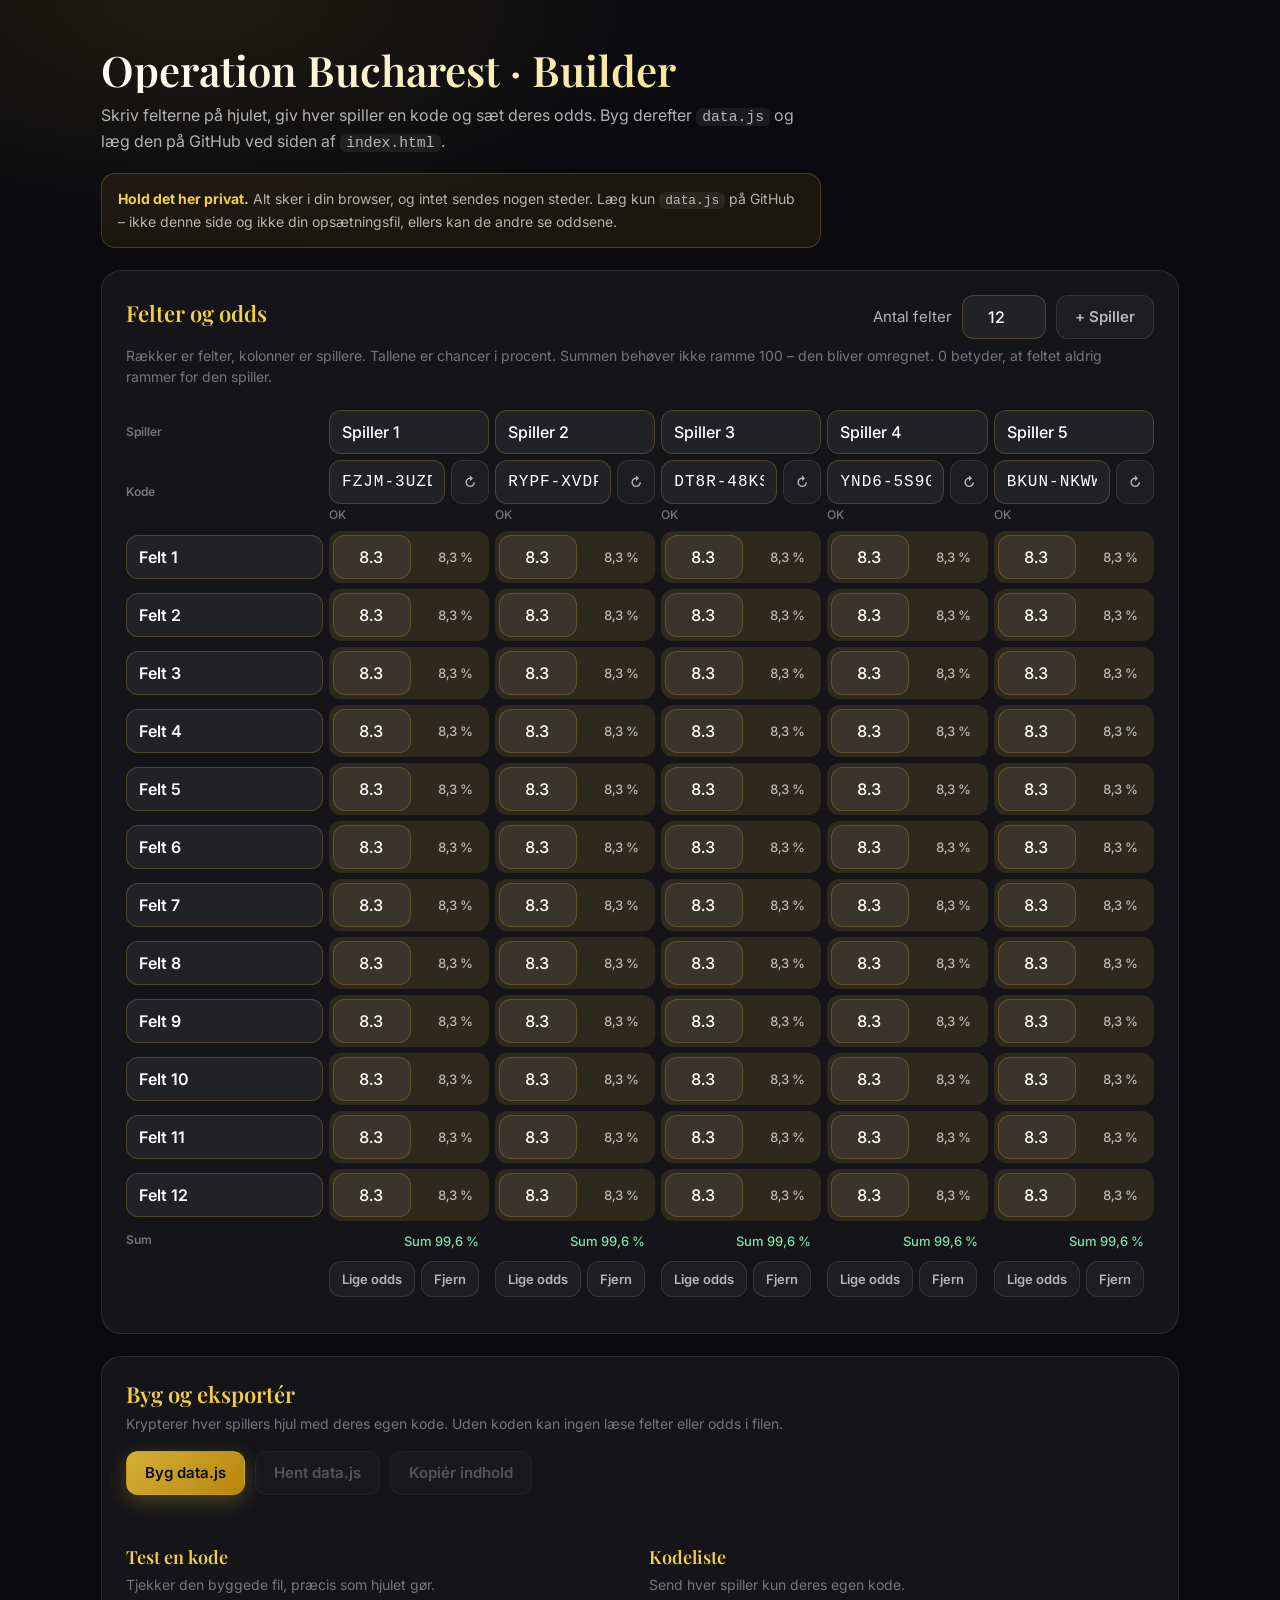
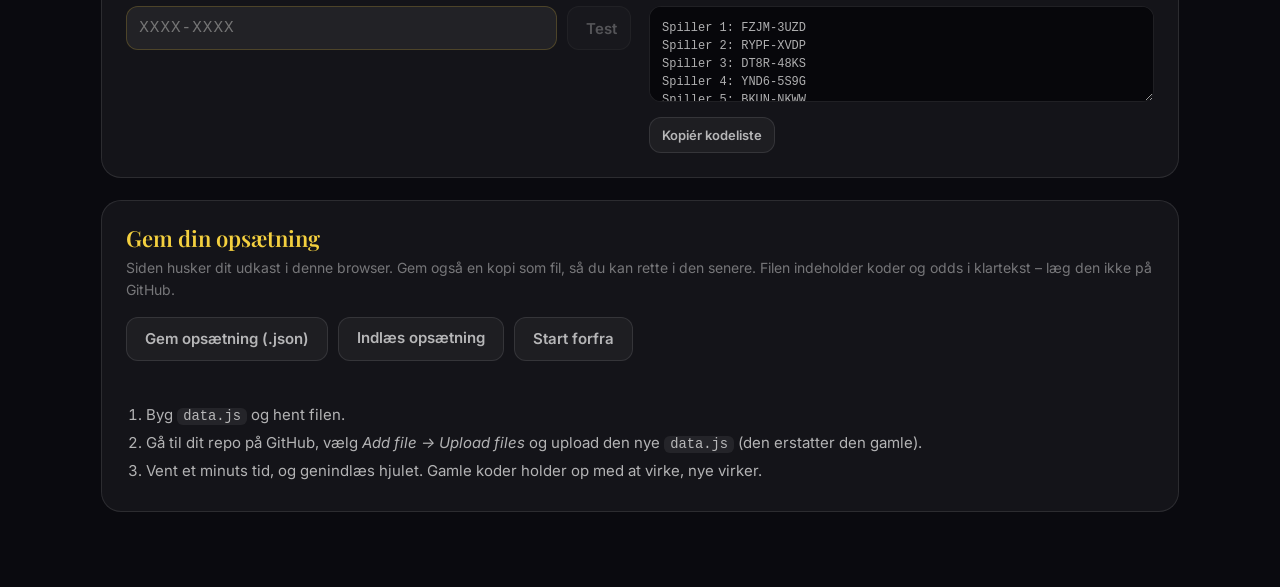
==== builder.html @ 16fd1853 "Add files via upload" ====
<!DOCTYPE html>
<html lang="da">
<head>
  <meta charset="utf-8">
  <meta name="viewport" content="width=device-width, initial-scale=1">
  <meta name="robots" content="noindex, nofollow">
  <title>Operation Bucharest – Builder</title>
  <link rel="preconnect" href="https://fonts.googleapis.com">
  <link rel="preconnect" href="https://fonts.gstatic.com" crossorigin>
  <link href="https://fonts.googleapis.com/css2?family=Playfair+Display:wght@600;700&family=Inter:wght@400;500;600&display=swap" rel="stylesheet">
  <style>
    /* VOICE: the back office of Operation Bucharest; same dark and gold as the wheel, calmer
       IDEA: a croupier's odds sheet
       PICTURE: the odds matrix, slices as rows and players as columns, cells tinted by chance
       COLOUR and TYPE: near-black, gold tint for odds; Playfair Display + Inter
       LAYOUT: one column: slices and odds, then export */
    :root {
      --gold: #d4af37; --gold-light: #f4d03f; --gold-dark: #b8860b; --bg: #0a0a0f; --text: #fff;
      --text-sub: rgba(255,255,255,.68); --text-muted: rgba(255,255,255,.42);
      --border: rgba(212,175,55,.25); --glass: rgba(255,255,255,.045); --glass-border: rgba(255,255,255,.1);
      --err: #ff6b72; --ok: #7ee2a8; color-scheme: dark;
    }
    * { box-sizing: border-box; min-width: 0; }
    body { margin: 0; background: var(--bg); color: var(--text); font: 16px/1.55 'Inter', system-ui, sans-serif; -webkit-font-smoothing: antialiased; overflow-x: clip; }
    body::before { content: ''; position: fixed; inset: 0; pointer-events: none; z-index: -1; background: radial-gradient(ellipse 60% 40% at 15% 0%, rgba(212,175,55,.1), transparent 70%); }
    .wrap { max-width: 1180px; margin: 0 auto; padding: clamp(24px, 4vw, 48px) max(4vw, 16px) 80px; }
    h1 { font: 600 clamp(30px, 5vw, 42px)/1.08 'Playfair Display', serif; margin: 0 0 10px; background: linear-gradient(135deg, #fff, var(--gold-light)); -webkit-background-clip: text; background-clip: text; -webkit-text-fill-color: transparent; text-wrap: balance; }
    h2 { font: 600 22px/1.2 'Playfair Display', serif; margin: 0 0 6px; color: var(--gold-light); }
    p { margin: 0; }
    .lead { color: var(--text-sub); max-width: 70ch; }
    .note { margin-top: 18px; padding: 14px 16px; border-radius: 14px; background: rgba(212,175,55,.08); border: 1px solid var(--border); color: var(--text-sub); font-size: 14px; max-width: 80ch; }
    .note strong { color: var(--gold-light); }
    .card { background: var(--glass); border: 1px solid var(--glass-border); border-radius: 20px; padding: clamp(16px, 2.5vw, 24px); margin-top: 22px; }
    .sub { color: var(--text-muted); font-size: 14px; margin-bottom: 16px; }
    .row { display: flex; gap: 10px; flex-wrap: wrap; align-items: center; }
    .inp { background: rgba(255,255,255,.06); border: 1.5px solid var(--border); border-radius: 12px; color: var(--text); padding: 9px 12px; font: 500 16px 'Inter', sans-serif; min-height: 44px; width: 100%; }
    .inp:focus { outline: none; border-color: var(--gold); box-shadow: 0 0 0 3px rgba(212,175,55,.16); }
    .inp.bad { border-color: var(--err); }
    .inp.code { font-family: ui-monospace, SFMono-Regular, Menlo, monospace; letter-spacing: 1px; text-transform: uppercase; }
    .btn { font: 600 15px 'Inter', sans-serif; min-height: 44px; padding: 10px 18px; border-radius: 12px; cursor: pointer; border: 1.5px solid var(--glass-border); background: var(--glass); color: var(--text-sub); transition: all .15s; white-space: nowrap; }
    .btn:hover { border-color: var(--gold); color: var(--text); }
    .btn:active { transform: scale(.97); }
    .btn:disabled { opacity: .4; cursor: default; transform: none; }
    .btn:focus-visible { outline: 2px solid var(--gold-light); outline-offset: 2px; }
    .btn.gold { background: linear-gradient(135deg, var(--gold), var(--gold-dark)); color: var(--bg); border-color: transparent; box-shadow: 0 6px 20px rgba(212,175,55,.3); }
    .btn.small { min-height: 36px; padding: 6px 12px; font-size: 13px; }
    .btn.danger:hover { border-color: var(--err); color: var(--err); }
    .count { display: flex; align-items: center; gap: 10px; color: var(--text-sub); font-size: 15px; }
    .count .inp { width: 84px; text-align: center; }

    .scroll { overflow-x: auto; margin: 0 -6px; padding-bottom: 6px; }
    table.matrix { border-collapse: separate; border-spacing: 6px; }
    .matrix th, .matrix td { padding: 0; vertical-align: middle; font-weight: 500; }
    .matrix thead th { min-width: 150px; }
    .matrix .corner, .matrix .rowhead { min-width: 190px; text-align: left; color: var(--text-muted); font-size: 12px; font-weight: 600; }
    .matrix .rowhead .inp { font-weight: 600; }
    .codebox { display: flex; gap: 6px; }
    .codebox .inp { flex: 1; }
    .codewarn { font-size: 12px; min-height: 18px; color: var(--err); margin-top: 2px; text-align: left; }
    .codewarn.ok { color: var(--text-muted); }
    .cell { border-radius: 12px; padding: 4px 6px 4px 4px !important; transition: background .2s; }
    .cell .wrapc { display: flex; align-items: center; gap: 8px; }
    .cell .inp { width: 78px; text-align: right; font-variant-numeric: tabular-nums; }
    .pct { font-size: 13px; color: var(--text-sub); width: 54px; text-align: right; font-variant-numeric: tabular-nums; white-space: nowrap; }
    .sum { font-size: 13px; text-align: right; padding: 4px 10px !important; white-space: nowrap; }
    .sum.ok { color: var(--ok); }
    .sum.warn { color: var(--gold-light); }
    .sum.bad { color: var(--err); }
    .acts { display: flex; gap: 6px; flex-wrap: wrap; }

    .out { width: 100%; min-height: 110px; resize: vertical; background: #07070b; color: var(--text-sub); border: 1px solid var(--glass-border); border-radius: 12px; padding: 12px; font: 12px/1.5 ui-monospace, SFMono-Regular, Menlo, monospace; overflow-wrap: anywhere; }
    .status { margin-top: 12px; font-size: 14px; min-height: 22px; }
    .status.ok { color: var(--ok); }
    .status.bad { color: var(--err); }
    .grid2 { display: grid; grid-template-columns: repeat(auto-fit, minmax(min(100%, 360px), 1fr)); gap: 18px; }
    ol.steps { margin: 8px 0 0; padding-left: 20px; color: var(--text-sub); font-size: 15px; }
    ol.steps li { margin: 4px 0; }
    code { background: rgba(255,255,255,.07); padding: 1px 6px; border-radius: 6px; font-size: .92em; }
    .hidden { display: none; }
  </style>
</head>
<body>
<div class="wrap">
  <h1>Operation Bucharest · Builder</h1>
  <p class="lead">Skriv felterne på hjulet, giv hver spiller en kode og sæt deres odds. Byg derefter <code>data.js</code> og læg den på GitHub ved siden af <code>index.html</code>.</p>
  <p class="note"><strong>Hold det her privat.</strong> Alt sker i din browser, og intet sendes nogen steder. Læg kun <code>data.js</code> på GitHub – ikke denne side og ikke din opsætningsfil, ellers kan de andre se oddsene.</p>

  <section class="card">
    <div class="row" style="justify-content:space-between;margin-bottom:6px">
      <h2>Felter og odds</h2>
      <div class="row">
        <label class="count">Antal felter <input class="inp" id="nSlices" type="number" min="2" max="24" step="1"></label>
        <button class="btn" id="addPlayer">+ Spiller</button>
      </div>
    </div>
    <p class="sub">Rækker er felter, kolonner er spillere. Tallene er chancer i procent. Summen behøver ikke ramme 100 – den bliver omregnet. 0 betyder, at feltet aldrig rammer for den spiller.</p>
    <div class="scroll"><table class="matrix" id="matrix"></table></div>
  </section>

  <section class="card">
    <h2>Byg og eksportér</h2>
    <p class="sub">Krypterer hver spillers hjul med deres egen kode. Uden koden kan ingen læse felter eller odds i filen.</p>
    <div class="row">
      <button class="btn gold" id="buildBtn">Byg data.js</button>
      <button class="btn" id="dlData" disabled>Hent data.js</button>
      <button class="btn" id="copyData" disabled>Kopiér indhold</button>
    </div>
    <p class="status" id="buildStatus" role="status"></p>
    <textarea class="out hidden" id="dataOut" readonly aria-label="Indhold af data.js"></textarea>

    <div class="grid2" style="margin-top:18px">
      <div>
        <h2 style="font-size:18px">Test en kode</h2>
        <p class="sub" style="margin-bottom:10px">Tjekker den byggede fil, præcis som hjulet gør.</p>
        <div class="row" style="flex-wrap:nowrap">
          <input class="inp code" id="testCode" placeholder="XXXX-XXXX" aria-label="Kode til test">
          <button class="btn" id="testBtn" disabled>Test</button>
        </div>
        <p class="status" id="testStatus" role="status"></p>
      </div>
      <div>
        <h2 style="font-size:18px">Kodeliste</h2>
        <p class="sub" style="margin-bottom:10px">Send hver spiller kun deres egen kode.</p>
        <textarea class="out" id="codeList" readonly style="min-height:96px" aria-label="Kodeliste"></textarea>
        <div class="row" style="margin-top:8px"><button class="btn small" id="copyCodes">Kopiér kodeliste</button></div>
      </div>
    </div>
  </section>

  <section class="card">
    <h2>Gem din opsætning</h2>
    <p class="sub">Siden husker dit udkast i denne browser. Gem også en kopi som fil, så du kan rette i den senere. Filen indeholder koder og odds i klartekst – læg den ikke på GitHub.</p>
    <div class="row">
      <button class="btn" id="saveSetup">Gem opsætning (.json)</button>
      <label class="btn" for="loadSetup" tabindex="0">Indlæs opsætning</label>
      <input type="file" id="loadSetup" accept=".json,application/json" class="hidden">
      <button class="btn danger" id="resetBtn">Start forfra</button>
    </div>
    <p class="status" id="setupStatus" role="status"></p>
    <ol class="steps">
      <li>Byg <code>data.js</code> og hent filen.</li>
      <li>Gå til dit repo på GitHub, vælg <em>Add file → Upload files</em> og upload den nye <code>data.js</code> (den erstatter den gamle).</li>
      <li>Vent et minuts tid, og genindlæs hjulet. Gamle koder holder op med at virke, nye virker.</li>
    </ol>
  </section>
</div>

<script>
{
  const $ = id => document.getElementById(id);
  const DRAFT_KEY = 'ob_builder_draft';
  const ITER = 250000;
  const ALPH = 'ABCDEFGHJKMNPQRSTUVWXYZ23456789';
  const normCode = s => (s || '').normalize('NFC').toUpperCase().replace(/[^\p{L}\p{N}]/gu, '');
  const esc = s => String(s).replace(/[&<>"']/g, m => ({ '&': '&amp;', '<': '&lt;', '>': '&gt;', '"': '&quot;', "'": '&#39;' }[m]));
  const fmt = n => (Math.round(n * 10) / 10).toLocaleString('da-DK', { maximumFractionDigits: 1 });
  const even = n => Math.round(1000 / n) / 10;

  function genCode() {
    const out = [], buf = new Uint8Array(16);
    while (out.length < 8) {
      crypto.getRandomValues(buf);
      for (const v of buf) if (v < ALPH.length * 8 && out.length < 8) out.push(ALPH[v % ALPH.length]);
    }
    return out.slice(0, 4).join('') + '-' + out.slice(4).join('');
  }

  function defaults() {
    const n = 12;
    return {
      slices: Array.from({ length: n }, (_, i) => `Felt ${i + 1}`),
      players: Array.from({ length: 5 }, (_, i) => ({ n: `Spiller ${i + 1}`, c: genCode(), w: Array(n).fill(even(n)) }))
    };
  }

  let state;
  try { state = JSON.parse(localStorage.getItem(DRAFT_KEY)); } catch (e) { state = null; }
  if (!valid(state)) state = defaults();
  let built = null;

  function valid(s) {
    return s && Array.isArray(s.slices) && s.slices.length >= 2 && Array.isArray(s.players) && s.players.length >= 1 &&
      s.players.every(p => p && typeof p.n === 'string' && typeof p.c === 'string' && Array.isArray(p.w));
  }
  let saveT = 0;
  function persist() {
    clearTimeout(saveT);
    saveT = setTimeout(() => { try { localStorage.setItem(DRAFT_KEY, JSON.stringify(state)); } catch (e) {} }, 250);
    invalidate();
  }
  function invalidate() {
    if (!built) return;
    built = null;
    $('dlData').disabled = $('copyData').disabled = $('testBtn').disabled = true;
    setStatus('buildStatus', 'Ændret siden sidste build – byg igen før du uploader.', '');
  }
  function setStatus(id, msg, cls) { const el = $(id); el.textContent = msg; el.className = 'status' + (cls ? ' ' + cls : ''); }

  // ── Render ──
  function render() {
    const N = state.slices.length, P = state.players;
    state.players.forEach(p => { while (p.w.length < N) p.w.push(0); p.w.length = N; });
    $('nSlices').value = N;
    let h = '<thead><tr><th class="corner">Spiller</th>';
    P.forEach((p, i) => { h += `<th><input class="inp" data-name="${i}" value="${esc(p.n)}" placeholder="Navn" aria-label="Navn på spiller ${i + 1}"></th>`; });
    h += '</tr><tr><th class="corner">Kode</th>';
    P.forEach((p, i) => {
      h += `<th><div class="codebox"><input class="inp code" data-code="${i}" value="${esc(p.c)}" aria-label="Kode for spiller ${i + 1}">` +
        `<button class="btn small" data-gen="${i}" title="Ny tilfældig kode" aria-label="Ny kode til spiller ${i + 1}">↻</button></div>` +
        `<div class="codewarn" id="cw-${i}"></div></th>`;
    });
    h += '</tr></thead><tbody>';
    state.slices.forEach((s, k) => {
      h += `<tr><th class="rowhead"><input class="inp" data-slice="${k}" value="${esc(s)}" placeholder="Felt ${k + 1}" aria-label="Felt ${k + 1}"></th>`;
      P.forEach((p, i) => {
        h += `<td class="cell" id="c-${i}-${k}"><div class="wrapc"><input class="inp" type="number" inputmode="decimal" min="0" step="any" data-w="${i}" data-k="${k}" value="${p.w[k]}" aria-label="Chance for felt ${k + 1}, spiller ${i + 1}">` +
          `<span class="pct" id="pct-${i}-${k}"></span></div></td>`;
      });
      h += '</tr>';
    });
    h += '</tbody><tfoot><tr><th class="corner">Sum</th>';
    P.forEach((_, i) => { h += `<td class="sum" id="sum-${i}"></td>`; });
    h += '</tr><tr><th></th>';
    P.forEach((_, i) => {
      h += `<td><div class="acts"><button class="btn small" data-even="${i}">Lige odds</button>` +
        (P.length > 1 ? `<button class="btn small danger" data-del="${i}">Fjern</button>` : '') + '</div></td>';
    });
    h += '</tr></tfoot>';
    $('matrix').innerHTML = h;
    $('addPlayer').disabled = P.length >= 12;
    refresh();
  }

  function refresh() {
    const N = state.slices.length;
    state.players.forEach((p, i) => {
      const ws = p.w.map(x => Math.max(0, Number(x) || 0)), total = ws.reduce((a, b) => a + b, 0);
      for (let k = 0; k < N; k++) {
        const pct = total ? ws[k] / total * 100 : 0;
        $(`pct-${i}-${k}`).textContent = fmt(pct) + ' %';
        $(`c-${i}-${k}`).style.background = `rgba(212,175,55,${Math.min(.5, pct / 100 * 1.6).toFixed(3)})`;
      }
      const s = $(`sum-${i}`);
      if (!total) { s.textContent = 'Mindst ét felt skal være over 0'; s.className = 'sum bad'; }
      else if (Math.abs(total - 100) < .5) { s.textContent = 'Sum ' + fmt(total) + ' %'; s.className = 'sum ok'; }
      else { s.textContent = 'Sum ' + fmt(total) + ' % · omregnes'; s.className = 'sum warn'; }
    });
    checkCodes();
    $('codeList').value = state.players.map(p => `${p.n || 'Uden navn'}: ${p.c}`).join('\n');
  }

  function checkCodes() {
    const seen = new Map();
    let problems = 0;
    state.players.forEach((p, i) => {
      const n = normCode(p.c), w = $(`cw-${i}`), inp = document.querySelector(`[data-code="${i}"]`);
      let msg = '', bad = false;
      if (!n) { msg = 'Mangler kode'; bad = true; }
      else if (seen.has(n)) { msg = `Samme kode som ${state.players[seen.get(n)].n || 'en anden'}`; bad = true; }
      else if (n.length < 8) { msg = 'Svag – brug mindst 8 tegn'; bad = true; }
      if (n && !seen.has(n)) seen.set(n, i);
      if (w) { w.textContent = msg || 'OK'; w.className = 'codewarn' + (bad ? '' : ' ok'); }
      if (inp) inp.classList.toggle('bad', bad);
      if (bad) problems++;
    });
    return problems;
  }

  // ── Edits ──
  $('matrix').addEventListener('input', e => {
    const t = e.target, d = t.dataset;
    if (d.name !== undefined) { state.players[+d.name].n = t.value; refresh(); }
    else if (d.code !== undefined) { state.players[+d.code].c = t.value.toUpperCase(); refresh(); }
    else if (d.slice !== undefined) { state.slices[+d.slice] = t.value; }
    else if (d.w !== undefined) { state.players[+d.w].w[+d.k] = t.value === '' ? 0 : Math.max(0, Number(t.value) || 0); refresh(); }
    persist();
  });
  $('matrix').addEventListener('click', e => {
    const b = e.target.closest('button'); if (!b) return;
    const d = b.dataset;
    if (d.gen !== undefined) { state.players[+d.gen].c = genCode(); render(); }
    else if (d.even !== undefined) { state.players[+d.even].w = Array(state.slices.length).fill(even(state.slices.length)); render(); }
    else if (d.del !== undefined) {
      if (b.dataset.armed) { state.players.splice(+d.del, 1); render(); }
      else { b.dataset.armed = '1'; b.textContent = 'Sikker?'; setTimeout(() => { if (b.isConnected) { delete b.dataset.armed; b.textContent = 'Fjern'; } }, 2500); return; }
    }
    persist();
  });
  $('addPlayer').onclick = () => {
    const N = state.slices.length;
    state.players.push({ n: `Spiller ${state.players.length + 1}`, c: genCode(), w: Array(N).fill(even(N)) });
    render(); persist();
  };
  $('nSlices').addEventListener('change', () => {
    const N = Math.max(2, Math.min(24, Math.round(Number($('nSlices').value) || 12)));
    const old = state.slices.length;
    if (N === old) { $('nSlices').value = N; return; }
    state.players.forEach(p => {
      const wasEven = p.w.every(x => Math.abs(Number(x) - p.w[0]) < 1e-9);
      if (wasEven) p.w = Array(N).fill(even(N));
      else { p.w = p.w.slice(0, N); while (p.w.length < N) p.w.push(0); }
    });
    state.slices = state.slices.slice(0, N);
    while (state.slices.length < N) state.slices.push(`Felt ${state.slices.length + 1}`);
    render(); persist();
  });

  // ── Crypto ──
  const toB64 = u8 => { let s = ''; u8.forEach(b => s += String.fromCharCode(b)); return btoa(s); };
  const fromB64 = s => Uint8Array.from(atob(s), c => c.charCodeAt(0));
  async function deriveKey(code, salt, iter, usage) {
    const base = await crypto.subtle.importKey('raw', new TextEncoder().encode(code), 'PBKDF2', false, ['deriveKey']);
    return crypto.subtle.deriveKey({ name: 'PBKDF2', salt, iterations: iter, hash: 'SHA-256' }, base, { name: 'AES-GCM', length: 256 }, false, [usage]);
  }

  $('buildBtn').onclick = async () => {
    if (!window.crypto || !crypto.subtle) { setStatus('buildStatus', 'Din browser tillader ikke kryptering her. Åbn filen direkte i Chrome, Edge, Firefox eller Safari.', 'bad'); return; }
    const errs = [];
    if (checkCodes()) errs.push('ret kodefejlene');
    state.players.forEach(p => { if (!p.w.some(x => Number(x) > 0)) errs.push(`${p.n || 'en spiller'} har ingen felter over 0`); });
    if (errs.length) { setStatus('buildStatus', 'Kan ikke bygge endnu: ' + errs.join(', ') + '.', 'bad'); return; }
    const btn = $('buildBtn'); btn.disabled = true; btn.textContent = 'Bygger…';
    try {
      const salt = crypto.getRandomValues(new Uint8Array(16));
      const slices = state.slices.map((s, k) => s.trim() || `Felt ${k + 1}`);
      const entries = [];
      for (const p of state.players) {
        const key = await deriveKey(normCode(p.c), salt, ITER, 'encrypt');
        const iv = crypto.getRandomValues(new Uint8Array(12));
        const payload = { n: p.n.trim() || 'Spiller', s: slices, w: p.w.map(x => Math.max(0, Number(x) || 0)) };
        const ct = new Uint8Array(await crypto.subtle.encrypt({ name: 'AES-GCM', iv }, key, new TextEncoder().encode(JSON.stringify(payload))));
        entries.push({ iv: toB64(iv), ct: toB64(ct) });
      }
      for (let i = entries.length - 1; i > 0; i--) {
        const j = crypto.getRandomValues(new Uint32Array(1))[0] % (i + 1);
        [entries[i], entries[j]] = [entries[j], entries[i]];
      }
      const data = { v: 1, iter: ITER, salt: toB64(salt), entries };
      const stamp = new Date().toLocaleString('da-DK');
      built = { data, text: `/* Operation Bucharest – krypterede data, bygget ${stamp}. Rediger ikke i hånden: brug builder.html. */\nwindow.OB_DATA = ${JSON.stringify(data)};\n` };
      $('dataOut').value = built.text; $('dataOut').classList.remove('hidden');
      $('dlData').disabled = $('copyData').disabled = $('testBtn').disabled = false;
      setStatus('buildStatus', `Bygget: ${state.players.length} koder og ${slices.length} felter. Hent filen og upload den til GitHub.`, 'ok');
    } catch (e) {
      setStatus('buildStatus', 'Noget gik galt under bygningen: ' + e.message, 'bad');
    } finally { btn.disabled = false; btn.textContent = 'Byg data.js'; }
  };

  function download(name, text, type) {
    const a = document.createElement('a');
    a.href = URL.createObjectURL(new Blob([text], { type }));
    a.download = name; document.body.appendChild(a); a.click();
    setTimeout(() => { URL.revokeObjectURL(a.href); a.remove(); }, 1000);
  }
  async function copy(text, statusId, okMsg) {
    try { await navigator.clipboard.writeText(text); setStatus(statusId, okMsg, 'ok'); }
    catch (e) { setStatus(statusId, 'Kunne ikke kopiere – markér teksten og kopiér selv.', 'bad'); }
  }
  $('dlData').onclick = () => built && download('data.js', built.text, 'text/javascript');
  $('copyData').onclick = () => built && copy(built.text, 'buildStatus', 'Indholdet er kopieret.');
  $('copyCodes').onclick = () => copy($('codeList').value, 'setupStatus', 'Kodelisten er kopieret.');

  $('testBtn').onclick = async () => {
    if (!built) return;
    const code = normCode($('testCode').value);
    if (!code) { setStatus('testStatus', 'Skriv en kode.', 'bad'); return; }
    const key = await deriveKey(code, fromB64(built.data.salt), built.data.iter, 'decrypt');
    for (const e of built.data.entries) {
      try {
        const p = JSON.parse(new TextDecoder().decode(await crypto.subtle.decrypt({ name: 'AES-GCM', iv: fromB64(e.iv) }, key, fromB64(e.ct))));
        const total = p.w.reduce((a, b) => a + b, 0), top = p.w.indexOf(Math.max(...p.w));
        setStatus('testStatus', `Virker: åbner ${p.n}. Største chance: ${p.s[top]} (${fmt(p.w[top] / total * 100)} %).`, 'ok');
        return;
      } catch (err) {}
    }
    setStatus('testStatus', 'Koden åbner ikke noget i den byggede fil.', 'bad');
  };
  $('testCode').addEventListener('keydown', e => { if (e.key === 'Enter') $('testBtn').click(); });

  // ── Save / load / reset ──
  $('saveSetup').onclick = () => {
    download('operation-bucharest-opsaetning.json', JSON.stringify({ app: 'operation-bucharest', v: 1, ...state }, null, 2), 'application/json');
    setStatus('setupStatus', 'Gemt. Læg filen et privat sted – ikke på GitHub.', 'ok');
  };
  $('loadSetup').addEventListener('change', async e => {
    const f = e.target.files[0]; if (!f) return;
    try {
      const s = JSON.parse(await f.text());
      if (!valid(s)) throw new Error('forkert format');
      state = { slices: s.slices.map(String), players: s.players.map(p => ({ n: p.n, c: p.c, w: p.w.map(Number) })) };
      render(); persist();
      setStatus('setupStatus', `Indlæst: ${state.players.length} spillere og ${state.slices.length} felter.`, 'ok');
    } catch (err) { setStatus('setupStatus', 'Kunne ikke læse filen (' + err.message + ').', 'bad'); }
    e.target.value = '';
  });
  $('resetBtn').onclick = function () {
    if (!this.dataset.armed) {
      this.dataset.armed = '1'; this.textContent = 'Tryk igen for at nulstille';
      setTimeout(() => { delete this.dataset.armed; this.textContent = 'Start forfra'; }, 3000);
      return;
    }
    delete this.dataset.armed; this.textContent = 'Start forfra';
    state = defaults(); render(); persist();
    setStatus('setupStatus', 'Nulstillet med nye koder.', 'ok');
  };
  document.querySelector('label[for="loadSetup"]').addEventListener('keydown', e => { if (e.key === 'Enter' || e.key === ' ') { e.preventDefault(); $('loadSetup').click(); } });

  render();
}
</script>
</body>
</html>
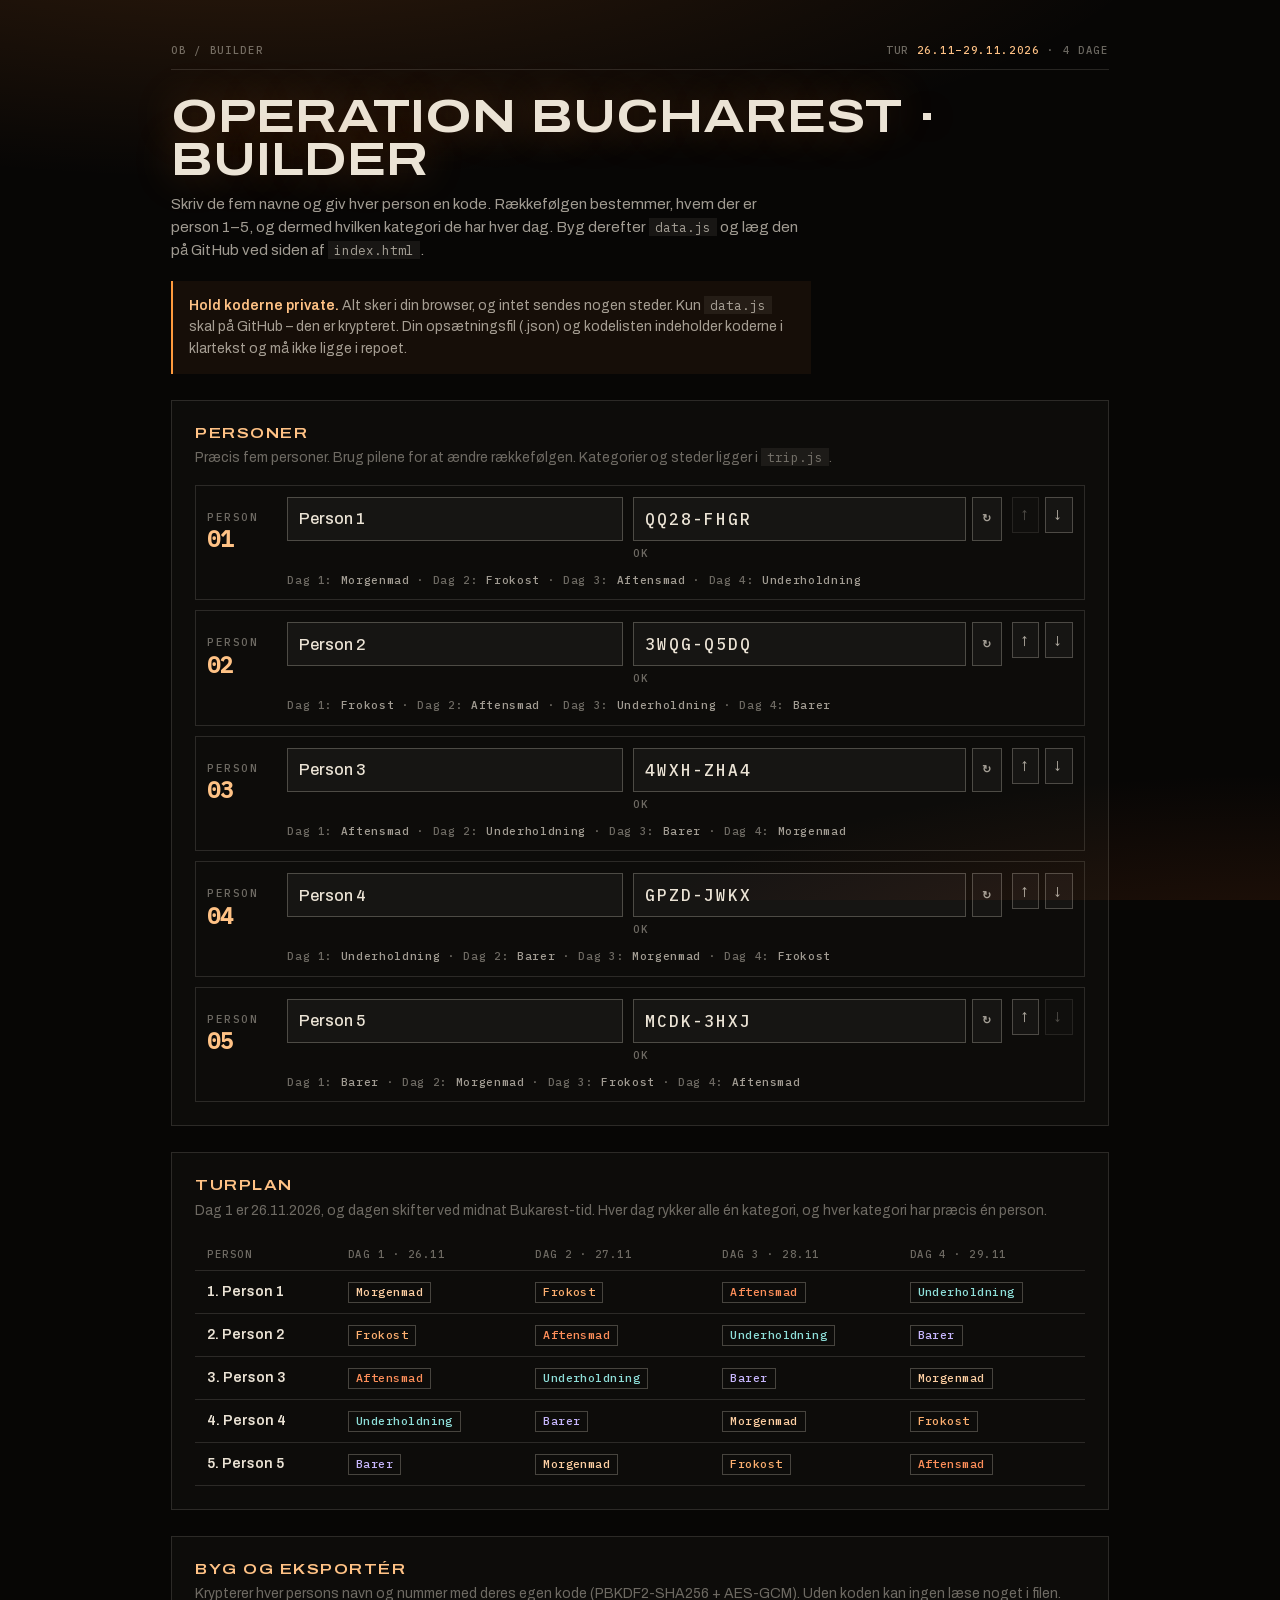
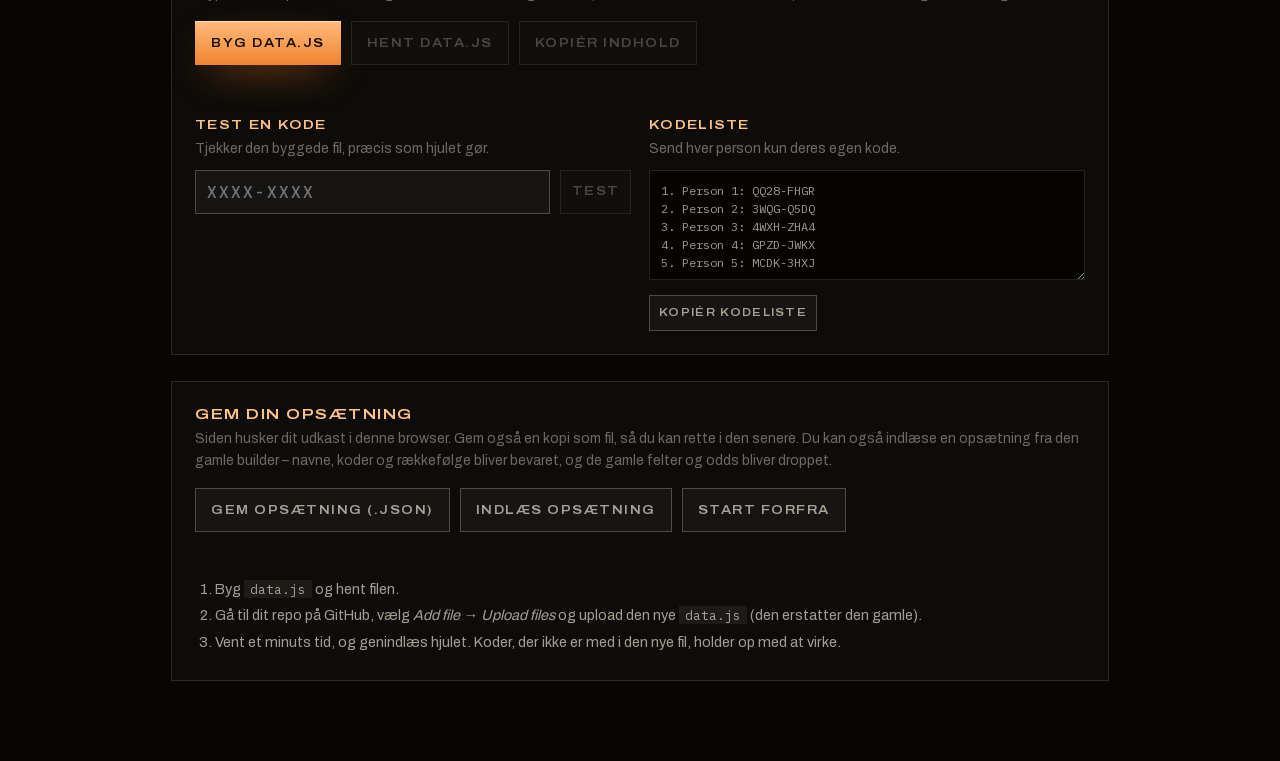
==== commit f0a718ef: "Daily rotating categories, fair spins and dust-haze redesign - trip.js: trip dates (26-29 Nov 2026, " ====
--- a/builder.html
+++ b/builder.html
@@ -5,103 +5,116 @@
   <meta name="viewport" content="width=device-width, initial-scale=1">
   <meta name="robots" content="noindex, nofollow">
   <title>Operation Bucharest – Builder</title>
-  <link rel="preconnect" href="https://fonts.googleapis.com">
-  <link rel="preconnect" href="https://fonts.gstatic.com" crossorigin>
-  <link href="https://fonts.googleapis.com/css2?family=Playfair+Display:wght@600;700&family=Inter:wght@400;500;600&display=swap" rel="stylesheet">
+  <link rel="stylesheet" href="fonts/fonts.css">
   <style>
-    /* VOICE: the back office of Operation Bucharest; same dark and gold as the wheel, calmer
-       IDEA: a croupier's odds sheet
-       PICTURE: the odds matrix, slices as rows and players as columns, cells tinted by chance
-       COLOUR and TYPE: near-black, gold tint for odds; Playfair Display + Inter
-       LAYOUT: one column: slices and odds, then export */
+    /* VOICE: the back office of Operation Bucharest; same haze and hairlines as the wheel, calmer
+       IDEA: a dispatch sheet: five names, five codes, one rota
+       PICTURE: the rota grid, people as rows and days as columns
+       COLOUR and TYPE: warm near-black, amber for actions, teal hairlines; Archivo + IBM Plex Mono
+       LAYOUT: one column: people, rota, build, save */
     :root {
-      --gold: #d4af37; --gold-light: #f4d03f; --gold-dark: #b8860b; --bg: #0a0a0f; --text: #fff;
-      --text-sub: rgba(255,255,255,.68); --text-muted: rgba(255,255,255,.42);
-      --border: rgba(212,175,55,.25); --glass: rgba(255,255,255,.045); --glass-border: rgba(255,255,255,.1);
-      --err: #ff6b72; --ok: #7ee2a8; color-scheme: dark;
+      --bg: #070605; --bone: #ebe3d5; --bone-2: rgba(235,227,213,.68); --bone-3: rgba(235,227,213,.44); --bone-4: rgba(235,227,213,.22);
+      --line: rgba(235,227,213,.14); --line-2: rgba(235,227,213,.26);
+      --amber: #ff9a3d; --amber-hi: #ffc285; --teal: #74d4cf; --err: #ff7f61; --ok: #8fe0b0;
+      --f-wide: 'Archivo', 'Helvetica Neue', Arial, sans-serif; --f-mono: 'IBM Plex Mono', ui-monospace, Menlo, monospace;
+      color-scheme: dark;
     }
     * { box-sizing: border-box; min-width: 0; }
-    body { margin: 0; background: var(--bg); color: var(--text); font: 16px/1.55 'Inter', system-ui, sans-serif; -webkit-font-smoothing: antialiased; overflow-x: clip; }
-    body::before { content: ''; position: fixed; inset: 0; pointer-events: none; z-index: -1; background: radial-gradient(ellipse 60% 40% at 15% 0%, rgba(212,175,55,.1), transparent 70%); }
-    .wrap { max-width: 1180px; margin: 0 auto; padding: clamp(24px, 4vw, 48px) max(4vw, 16px) 80px; }
-    h1 { font: 600 clamp(30px, 5vw, 42px)/1.08 'Playfair Display', serif; margin: 0 0 10px; background: linear-gradient(135deg, #fff, var(--gold-light)); -webkit-background-clip: text; background-clip: text; -webkit-text-fill-color: transparent; text-wrap: balance; }
-    h2 { font: 600 22px/1.2 'Playfair Display', serif; margin: 0 0 6px; color: var(--gold-light); }
+    body {
+      margin: 0; color: var(--bone); font: 15px/1.55 var(--f-wide); -webkit-font-smoothing: antialiased; overflow-x: clip;
+      background: radial-gradient(120% 50% at 20% -10%, rgba(255,136,48,.16), transparent 60%),
+                  radial-gradient(90% 40% at 100% 110%, rgba(196,84,26,.18), transparent 60%), var(--bg);
+      background-attachment: fixed; min-height: 100vh;
+    }
+    .wrap { max-width: 1040px; margin: 0 auto; padding: clamp(20px, 4vw, 44px) max(4vw, 16px) 80px; }
+    .bar { display: flex; justify-content: space-between; gap: 12px; padding-bottom: 12px; border-bottom: 1px solid var(--line);
+      font: 500 10.5px/1.2 var(--f-mono); letter-spacing: .16em; text-transform: uppercase; color: var(--bone-3); }
+    .bar b { color: var(--amber-hi); font-weight: 500; }
+    h1 { margin: 26px 0 10px; font-weight: 640; font-stretch: 125%; text-transform: uppercase; line-height: .95; font-size: clamp(28px, 6vw, 46px); text-shadow: 0 0 40px rgba(255,140,50,.25); }
+    h2 { margin: 0 0 4px; font: 600 15px/1.3 var(--f-wide); font-stretch: 118%; letter-spacing: .1em; text-transform: uppercase; color: var(--amber-hi); }
     p { margin: 0; }
-    .lead { color: var(--text-sub); max-width: 70ch; }
-    .note { margin-top: 18px; padding: 14px 16px; border-radius: 14px; background: rgba(212,175,55,.08); border: 1px solid var(--border); color: var(--text-sub); font-size: 14px; max-width: 80ch; }
-    .note strong { color: var(--gold-light); }
-    .card { background: var(--glass); border: 1px solid var(--glass-border); border-radius: 20px; padding: clamp(16px, 2.5vw, 24px); margin-top: 22px; }
-    .sub { color: var(--text-muted); font-size: 14px; margin-bottom: 16px; }
+    .lead { color: var(--bone-2); max-width: 70ch; }
+    .note { margin-top: 18px; padding: 14px 16px; border-left: 2px solid var(--amber); background: rgba(255,140,50,.06); color: var(--bone-2); font-size: 14px; max-width: 80ch; }
+    .note strong { color: var(--amber-hi); font-weight: 600; }
+    .card { margin-top: 26px; padding: clamp(16px, 2.5vw, 24px); background: rgba(235,227,213,.025); box-shadow: inset 0 0 0 1px var(--line); }
+    .sub { color: var(--bone-3); font-size: 14px; margin-bottom: 16px; }
     .row { display: flex; gap: 10px; flex-wrap: wrap; align-items: center; }
-    .inp { background: rgba(255,255,255,.06); border: 1.5px solid var(--border); border-radius: 12px; color: var(--text); padding: 9px 12px; font: 500 16px 'Inter', sans-serif; min-height: 44px; width: 100%; }
-    .inp:focus { outline: none; border-color: var(--gold); box-shadow: 0 0 0 3px rgba(212,175,55,.16); }
-    .inp.bad { border-color: var(--err); }
-    .inp.code { font-family: ui-monospace, SFMono-Regular, Menlo, monospace; letter-spacing: 1px; text-transform: uppercase; }
-    .btn { font: 600 15px 'Inter', sans-serif; min-height: 44px; padding: 10px 18px; border-radius: 12px; cursor: pointer; border: 1.5px solid var(--glass-border); background: var(--glass); color: var(--text-sub); transition: all .15s; white-space: nowrap; }
-    .btn:hover { border-color: var(--gold); color: var(--text); }
-    .btn:active { transform: scale(.97); }
+    .inp { width: 100%; min-height: 44px; padding: 9px 12px; border: 0; border-radius: 0; background: rgba(235,227,213,.04); color: var(--bone);
+      box-shadow: inset 0 0 0 1px var(--line-2); font: 500 16px var(--f-wide); }
+    .inp:focus { outline: none; box-shadow: inset 0 0 0 1px var(--amber), 0 0 30px -10px rgba(255,130,40,.6); }
+    .inp.bad { box-shadow: inset 0 0 0 1px var(--err); }
+    .inp.code { font-family: var(--f-mono); letter-spacing: .12em; text-transform: uppercase; }
+    .btn { display: inline-flex; align-items: center; justify-content: center; min-height: 44px; padding: 10px 16px; border: 0; border-radius: 0; cursor: pointer; white-space: nowrap;
+      font: 600 12.5px/1 var(--f-wide); font-stretch: 115%; letter-spacing: .12em; text-transform: uppercase;
+      background: rgba(235,227,213,.04); color: var(--bone-2); box-shadow: inset 0 0 0 1px var(--line-2); transition: all .15s; }
+    .btn:hover { color: var(--bone); box-shadow: inset 0 0 0 1px var(--amber); }
+    .btn:active { transform: scale(.98); }
     .btn:disabled { opacity: .4; cursor: default; transform: none; }
-    .btn:focus-visible { outline: 2px solid var(--gold-light); outline-offset: 2px; }
-    .btn.gold { background: linear-gradient(135deg, var(--gold), var(--gold-dark)); color: var(--bg); border-color: transparent; box-shadow: 0 6px 20px rgba(212,175,55,.3); }
-    .btn.small { min-height: 36px; padding: 6px 12px; font-size: 13px; }
-    .btn.danger:hover { border-color: var(--err); color: var(--err); }
-    .count { display: flex; align-items: center; gap: 10px; color: var(--text-sub); font-size: 15px; }
-    .count .inp { width: 84px; text-align: center; }
-
-    .scroll { overflow-x: auto; margin: 0 -6px; padding-bottom: 6px; }
-    table.matrix { border-collapse: separate; border-spacing: 6px; }
-    .matrix th, .matrix td { padding: 0; vertical-align: middle; font-weight: 500; }
-    .matrix thead th { min-width: 150px; }
-    .matrix .corner, .matrix .rowhead { min-width: 190px; text-align: left; color: var(--text-muted); font-size: 12px; font-weight: 600; }
-    .matrix .rowhead .inp { font-weight: 600; }
+    .btn:focus-visible, .inp:focus-visible { outline: 1px solid var(--teal); outline-offset: 2px; }
+    .btn.primary { color: #1b0d03; background: linear-gradient(180deg, #ffbb7c, #f0842f); box-shadow: inset 0 1px 0 rgba(255,238,215,.7), 0 14px 40px -16px rgba(255,128,36,.9); }
+    .btn.small { min-height: 36px; padding: 6px 10px; font-size: 11px; }
+    .btn.danger:hover { color: var(--err); box-shadow: inset 0 0 0 1px var(--err); }
+
+    .people { display: grid; gap: 10px; }
+    .person { display: grid; grid-template-columns: 70px minmax(0, 1fr) minmax(0, 1.1fr) auto; gap: 10px; align-items: start; padding: 12px; box-shadow: inset 0 0 0 1px var(--line); }
+    .pno { font: 500 11px/1.2 var(--f-mono); letter-spacing: .14em; text-transform: uppercase; color: var(--bone-3); padding-top: 14px; }
+    .pno b { display: block; font-size: 22px; color: var(--amber-hi); letter-spacing: 0; margin-top: 2px; }
     .codebox { display: flex; gap: 6px; }
     .codebox .inp { flex: 1; }
-    .codewarn { font-size: 12px; min-height: 18px; color: var(--err); margin-top: 2px; text-align: left; }
-    .codewarn.ok { color: var(--text-muted); }
-    .cell { border-radius: 12px; padding: 4px 6px 4px 4px !important; transition: background .2s; }
-    .cell .wrapc { display: flex; align-items: center; gap: 8px; }
-    .cell .inp { width: 78px; text-align: right; font-variant-numeric: tabular-nums; }
-    .pct { font-size: 13px; color: var(--text-sub); width: 54px; text-align: right; font-variant-numeric: tabular-nums; white-space: nowrap; }
-    .sum { font-size: 13px; text-align: right; padding: 4px 10px !important; white-space: nowrap; }
-    .sum.ok { color: var(--ok); }
-    .sum.warn { color: var(--gold-light); }
-    .sum.bad { color: var(--err); }
-    .acts { display: flex; gap: 6px; flex-wrap: wrap; }
-
-    .out { width: 100%; min-height: 110px; resize: vertical; background: #07070b; color: var(--text-sub); border: 1px solid var(--glass-border); border-radius: 12px; padding: 12px; font: 12px/1.5 ui-monospace, SFMono-Regular, Menlo, monospace; overflow-wrap: anywhere; }
+    .codewarn { font: 500 11px/1.3 var(--f-mono); letter-spacing: .06em; min-height: 16px; margin-top: 5px; color: var(--err); }
+    .codewarn.ok { color: var(--bone-3); }
+    .moves { display: flex; gap: 6px; }
+    .rota-line { grid-column: 2 / -1; font: 500 11px/1.5 var(--f-mono); letter-spacing: .06em; color: var(--bone-3); }
+    .rota-line b { color: var(--bone-2); font-weight: 500; }
+    @media (max-width: 680px) {
+      .person { grid-template-columns: 52px minmax(0, 1fr); }
+      .person > .codecol, .person > .moves, .rota-line { grid-column: 2; }
+      .pno { grid-row: span 3; }
+    }
+
+    .scroll { overflow-x: auto; }
+    table.rota { border-collapse: collapse; min-width: 560px; width: 100%; font-size: 14px; }
+    .rota th, .rota td { padding: 10px 12px; text-align: left; border-bottom: 1px solid var(--line); }
+    .rota thead th { font: 500 10.5px/1.2 var(--f-mono); letter-spacing: .14em; text-transform: uppercase; color: var(--bone-3); }
+    .rota tbody th { font-weight: 600; white-space: nowrap; }
+    .rota td span { display: inline-block; padding: 3px 8px; font: 500 11.5px/1.3 var(--f-mono); letter-spacing: .04em; box-shadow: inset 0 0 0 1px var(--line-2); }
+    .c0 { color: #ffd0a3; } .c1 { color: #ffb070; } .c2 { color: #ff8f5a; } .c3 { color: #8fe0da; } .c4 { color: #c9b8ff; }
+
+    .out { width: 100%; min-height: 110px; resize: vertical; background: #050403; color: var(--bone-2); border: 0; box-shadow: inset 0 0 0 1px var(--line); padding: 12px; font: 12px/1.5 var(--f-mono); overflow-wrap: anywhere; }
     .status { margin-top: 12px; font-size: 14px; min-height: 22px; }
     .status.ok { color: var(--ok); }
     .status.bad { color: var(--err); }
-    .grid2 { display: grid; grid-template-columns: repeat(auto-fit, minmax(min(100%, 360px), 1fr)); gap: 18px; }
-    ol.steps { margin: 8px 0 0; padding-left: 20px; color: var(--text-sub); font-size: 15px; }
+    .grid2 { display: grid; grid-template-columns: repeat(auto-fit, minmax(min(100%, 340px), 1fr)); gap: 18px; }
+    ol.steps { margin: 12px 0 0; padding-left: 20px; color: var(--bone-2); font-size: 14.5px; }
     ol.steps li { margin: 4px 0; }
-    code { background: rgba(255,255,255,.07); padding: 1px 6px; border-radius: 6px; font-size: .92em; }
+    code { background: rgba(235,227,213,.07); padding: 1px 6px; font: 12.5px var(--f-mono); }
     .hidden { display: none; }
   </style>
 </head>
 <body>
 <div class="wrap">
+  <div class="bar"><span>OB / Builder</span><span id="tripBar"></span></div>
   <h1>Operation Bucharest · Builder</h1>
-  <p class="lead">Skriv felterne på hjulet, giv hver spiller en kode og sæt deres odds. Byg derefter <code>data.js</code> og læg den på GitHub ved siden af <code>index.html</code>.</p>
-  <p class="note"><strong>Hold det her privat.</strong> Alt sker i din browser, og intet sendes nogen steder. Læg kun <code>data.js</code> på GitHub – ikke denne side og ikke din opsætningsfil, ellers kan de andre se oddsene.</p>
+  <p class="lead">Skriv de fem navne og giv hver person en kode. Rækkefølgen bestemmer, hvem der er person 1–5, og dermed hvilken kategori de har hver dag. Byg derefter <code>data.js</code> og læg den på GitHub ved siden af <code>index.html</code>.</p>
+  <p class="note"><strong>Hold koderne private.</strong> Alt sker i din browser, og intet sendes nogen steder. Kun <code>data.js</code> skal på GitHub – den er krypteret. Din opsætningsfil (.json) og kodelisten indeholder koderne i klartekst og må ikke ligge i repoet.</p>
 
   <section class="card">
-    <div class="row" style="justify-content:space-between;margin-bottom:6px">
-      <h2>Felter og odds</h2>
-      <div class="row">
-        <label class="count">Antal felter <input class="inp" id="nSlices" type="number" min="2" max="24" step="1"></label>
-        <button class="btn" id="addPlayer">+ Spiller</button>
-      </div>
-    </div>
-    <p class="sub">Rækker er felter, kolonner er spillere. Tallene er chancer i procent. Summen behøver ikke ramme 100 – den bliver omregnet. 0 betyder, at feltet aldrig rammer for den spiller.</p>
-    <div class="scroll"><table class="matrix" id="matrix"></table></div>
+    <h2>Personer</h2>
+    <p class="sub">Præcis fem personer. Brug pilene for at ændre rækkefølgen. Kategorier og steder ligger i <code>trip.js</code>.</p>
+    <div class="people" id="people"></div>
+  </section>
+
+  <section class="card">
+    <h2>Turplan</h2>
+    <p class="sub" id="rotaSub"></p>
+    <div class="scroll"><table class="rota" id="rota"></table></div>
   </section>
 
   <section class="card">
     <h2>Byg og eksportér</h2>
-    <p class="sub">Krypterer hver spillers hjul med deres egen kode. Uden koden kan ingen læse felter eller odds i filen.</p>
+    <p class="sub">Krypterer hver persons navn og nummer med deres egen kode (PBKDF2-SHA256 + AES-GCM). Uden koden kan ingen læse noget i filen.</p>
     <div class="row">
-      <button class="btn gold" id="buildBtn">Byg data.js</button>
+      <button class="btn primary" id="buildBtn">Byg data.js</button>
       <button class="btn" id="dlData" disabled>Hent data.js</button>
       <button class="btn" id="copyData" disabled>Kopiér indhold</button>
     </div>
@@ -110,7 +123,7 @@
 
     <div class="grid2" style="margin-top:18px">
       <div>
-        <h2 style="font-size:18px">Test en kode</h2>
+        <h2 style="font-size:13px">Test en kode</h2>
         <p class="sub" style="margin-bottom:10px">Tjekker den byggede fil, præcis som hjulet gør.</p>
         <div class="row" style="flex-wrap:nowrap">
           <input class="inp code" id="testCode" placeholder="XXXX-XXXX" aria-label="Kode til test">
@@ -119,9 +132,9 @@
         <p class="status" id="testStatus" role="status"></p>
       </div>
       <div>
-        <h2 style="font-size:18px">Kodeliste</h2>
-        <p class="sub" style="margin-bottom:10px">Send hver spiller kun deres egen kode.</p>
-        <textarea class="out" id="codeList" readonly style="min-height:96px" aria-label="Kodeliste"></textarea>
+        <h2 style="font-size:13px">Kodeliste</h2>
+        <p class="sub" style="margin-bottom:10px">Send hver person kun deres egen kode.</p>
+        <textarea class="out" id="codeList" readonly style="min-height:110px" aria-label="Kodeliste"></textarea>
         <div class="row" style="margin-top:8px"><button class="btn small" id="copyCodes">Kopiér kodeliste</button></div>
       </div>
     </div>
@@ -129,7 +142,7 @@
 
   <section class="card">
     <h2>Gem din opsætning</h2>
-    <p class="sub">Siden husker dit udkast i denne browser. Gem også en kopi som fil, så du kan rette i den senere. Filen indeholder koder og odds i klartekst – læg den ikke på GitHub.</p>
+    <p class="sub">Siden husker dit udkast i denne browser. Gem også en kopi som fil, så du kan rette i den senere. Du kan også indlæse en opsætning fra den gamle builder – navne, koder og rækkefølge bliver bevaret, og de gamle felter og odds bliver droppet.</p>
     <div class="row">
       <button class="btn" id="saveSetup">Gem opsætning (.json)</button>
       <label class="btn" for="loadSetup" tabindex="0">Indlæs opsætning</label>
@@ -140,21 +153,22 @@
     <ol class="steps">
       <li>Byg <code>data.js</code> og hent filen.</li>
       <li>Gå til dit repo på GitHub, vælg <em>Add file → Upload files</em> og upload den nye <code>data.js</code> (den erstatter den gamle).</li>
-      <li>Vent et minuts tid, og genindlæs hjulet. Gamle koder holder op med at virke, nye virker.</li>
+      <li>Vent et minuts tid, og genindlæs hjulet. Koder, der ikke er med i den nye fil, holder op med at virke.</li>
     </ol>
   </section>
 </div>
 
+<script src="trip.js"></script>
 <script>
 {
   const $ = id => document.getElementById(id);
+  const T = window.OB_TRIP;
   const DRAFT_KEY = 'ob_builder_draft';
-  const ITER = 250000;
+  const ITER = 250000, P = T.PEOPLE;
   const ALPH = 'ABCDEFGHJKMNPQRSTUVWXYZ23456789';
   const normCode = s => (s || '').normalize('NFC').toUpperCase().replace(/[^\p{L}\p{N}]/gu, '');
   const esc = s => String(s).replace(/[&<>"']/g, m => ({ '&': '&amp;', '<': '&lt;', '>': '&gt;', '"': '&quot;', "'": '&#39;' }[m]));
-  const fmt = n => (Math.round(n * 10) / 10).toLocaleString('da-DK', { maximumFractionDigits: 1 });
-  const even = n => Math.round(1000 / n) / 10;
+  const pad = n => String(n).padStart(2, '0');
 
   function genCode() {
     const out = [], buf = new Uint8Array(16);
@@ -164,28 +178,30 @@
     }
     return out.slice(0, 4).join('') + '-' + out.slice(4).join('');
   }
-
-  function defaults() {
-    const n = 12;
-    return {
-      slices: Array.from({ length: n }, (_, i) => `Felt ${i + 1}`),
-      players: Array.from({ length: 5 }, (_, i) => ({ n: `Spiller ${i + 1}`, c: genCode(), w: Array(n).fill(even(n)) }))
-    };
-  }
-
-  let state;
-  try { state = JSON.parse(localStorage.getItem(DRAFT_KEY)); } catch (e) { state = null; }
-  if (!valid(state)) state = defaults();
-  let built = null;
-
-  function valid(s) {
-    return s && Array.isArray(s.slices) && s.slices.length >= 2 && Array.isArray(s.players) && s.players.length >= 1 &&
-      s.players.every(p => p && typeof p.n === 'string' && typeof p.c === 'string' && Array.isArray(p.w));
-  }
+  const blank = i => ({ n: `Person ${i + 1}`, c: genCode() });
+  const defaults = () => ({ people: Array.from({ length: P }, (_, i) => blank(i)) });
+
+  // Accepts the new format ({ people }) and the old one ({ slices, players: [{ n, c, w }] })
+  function migrate(s) {
+    if (!s || typeof s !== 'object') return null;
+    const list = Array.isArray(s.people) ? s.people : Array.isArray(s.players) ? s.players : null;
+    if (!list || !list.length) return null;
+    const people = list.filter(p => p && typeof p === 'object').slice(0, P).map((p, i) => ({ n: typeof p.n === 'string' ? p.n : `Person ${i + 1}`, c: typeof p.c === 'string' ? p.c : genCode() }));
+    while (people.length < P) people.push(blank(people.length));
+    return { people, dropped: Math.max(0, list.length - P), old: !Array.isArray(s.people) };
+  }
+
+  let state, built = null, loadedNote = '';
+  try {
+    const m = migrate(JSON.parse(localStorage.getItem(DRAFT_KEY)));
+    if (m) { state = { people: m.people }; if (m.old) loadedNote = `Udkast fra den gamle builder indlæst: navne, koder og rækkefølge er bevaret, felter og odds er droppet${m.dropped ? `, og ${m.dropped} ekstra ${m.dropped === 1 ? 'person' : 'personer'} er fjernet (kun de første fem er med)` : ''}.`; }
+  } catch (e) {}
+  if (!state) state = defaults();
+
   let saveT = 0;
   function persist() {
     clearTimeout(saveT);
-    saveT = setTimeout(() => { try { localStorage.setItem(DRAFT_KEY, JSON.stringify(state)); } catch (e) {} }, 250);
+    saveT = setTimeout(() => { try { localStorage.setItem(DRAFT_KEY, JSON.stringify({ v: 2, people: state.people })); } catch (e) {} }, 250);
     invalidate();
   }
   function invalidate() {
@@ -195,68 +211,53 @@
     setStatus('buildStatus', 'Ændret siden sidste build – byg igen før du uploader.', '');
   }
   function setStatus(id, msg, cls) { const el = $(id); el.textContent = msg; el.className = 'status' + (cls ? ' ' + cls : ''); }
+  const name = (p, i) => (p.n || '').trim() || `Person ${i + 1}`;
 
   // ── Render ──
   function render() {
-    const N = state.slices.length, P = state.players;
-    state.players.forEach(p => { while (p.w.length < N) p.w.push(0); p.w.length = N; });
-    $('nSlices').value = N;
-    let h = '<thead><tr><th class="corner">Spiller</th>';
-    P.forEach((p, i) => { h += `<th><input class="inp" data-name="${i}" value="${esc(p.n)}" placeholder="Navn" aria-label="Navn på spiller ${i + 1}"></th>`; });
-    h += '</tr><tr><th class="corner">Kode</th>';
-    P.forEach((p, i) => {
-      h += `<th><div class="codebox"><input class="inp code" data-code="${i}" value="${esc(p.c)}" aria-label="Kode for spiller ${i + 1}">` +
-        `<button class="btn small" data-gen="${i}" title="Ny tilfældig kode" aria-label="Ny kode til spiller ${i + 1}">↻</button></div>` +
-        `<div class="codewarn" id="cw-${i}"></div></th>`;
+    $('people').innerHTML = state.people.map((p, i) => `
+      <div class="person">
+        <div class="pno">Person<b>${pad(i + 1)}</b></div>
+        <div><input class="inp" data-name="${i}" value="${esc(p.n)}" placeholder="Navn" aria-label="Navn på person ${i + 1}"></div>
+        <div class="codecol">
+          <div class="codebox"><input class="inp code" data-code="${i}" value="${esc(p.c)}" aria-label="Kode for person ${i + 1}">
+            <button class="btn small" data-gen="${i}" title="Ny tilfældig kode" aria-label="Ny kode til person ${i + 1}">↻</button></div>
+          <div class="codewarn" id="cw-${i}"></div>
+        </div>
+        <div class="moves">
+          <button class="btn small" data-up="${i}" ${i === 0 ? 'disabled' : ''} aria-label="Flyt person ${i + 1} op">↑</button>
+          <button class="btn small" data-down="${i}" ${i === P - 1 ? 'disabled' : ''} aria-label="Flyt person ${i + 1} ned">↓</button>
+        </div>
+        <div class="rota-line" id="rl-${i}"></div>
+      </div>`).join('');
+    refresh();
+  }
+
+  function refresh() {
+    const days = Array.from({ length: T.DAYS }, (_, d) => d + 1);
+    state.people.forEach((p, i) => {
+      $(`rl-${i}`).innerHTML = days.map(d => `Dag ${d}: <b>${esc(T.category(i + 1, d).name)}</b>`).join(' · ');
     });
-    h += '</tr></thead><tbody>';
-    state.slices.forEach((s, k) => {
-      h += `<tr><th class="rowhead"><input class="inp" data-slice="${k}" value="${esc(s)}" placeholder="Felt ${k + 1}" aria-label="Felt ${k + 1}"></th>`;
-      P.forEach((p, i) => {
-        h += `<td class="cell" id="c-${i}-${k}"><div class="wrapc"><input class="inp" type="number" inputmode="decimal" min="0" step="any" data-w="${i}" data-k="${k}" value="${p.w[k]}" aria-label="Chance for felt ${k + 1}, spiller ${i + 1}">` +
-          `<span class="pct" id="pct-${i}-${k}"></span></div></td>`;
-      });
-      h += '</tr>';
+    const d = T.dateOfDay(1), e = T.dateOfDay(T.DAYS);
+    $('tripBar').innerHTML = `Tur <b>${pad(d.d)}.${pad(d.m)}–${pad(e.d)}.${pad(e.m)}.${e.y}</b> · ${T.DAYS} dage`;
+    $('rotaSub').textContent = `Dag 1 er ${pad(d.d)}.${pad(d.m)}.${d.y}, og dagen skifter ved midnat Bukarest-tid. Hver dag rykker alle én kategori, og hver kategori har præcis én person.`;
+    let h = '<thead><tr><th>Person</th>' + days.map(x => { const dt = T.dateOfDay(x); return `<th>Dag ${x} · ${pad(dt.d)}.${pad(dt.m)}</th>`; }).join('') + '</tr></thead><tbody>';
+    state.people.forEach((p, i) => {
+      h += `<tr><th>${i + 1}. ${esc(name(p, i))}</th>` + days.map(x => `<td><span class="c${T.categoryIndex(i + 1, x)}">${esc(T.category(i + 1, x).name)}</span></td>`).join('') + '</tr>';
     });
-    h += '</tbody><tfoot><tr><th class="corner">Sum</th>';
-    P.forEach((_, i) => { h += `<td class="sum" id="sum-${i}"></td>`; });
-    h += '</tr><tr><th></th>';
-    P.forEach((_, i) => {
-      h += `<td><div class="acts"><button class="btn small" data-even="${i}">Lige odds</button>` +
-        (P.length > 1 ? `<button class="btn small danger" data-del="${i}">Fjern</button>` : '') + '</div></td>';
-    });
-    h += '</tr></tfoot>';
-    $('matrix').innerHTML = h;
-    $('addPlayer').disabled = P.length >= 12;
-    refresh();
-  }
-
-  function refresh() {
-    const N = state.slices.length;
-    state.players.forEach((p, i) => {
-      const ws = p.w.map(x => Math.max(0, Number(x) || 0)), total = ws.reduce((a, b) => a + b, 0);
-      for (let k = 0; k < N; k++) {
-        const pct = total ? ws[k] / total * 100 : 0;
-        $(`pct-${i}-${k}`).textContent = fmt(pct) + ' %';
-        $(`c-${i}-${k}`).style.background = `rgba(212,175,55,${Math.min(.5, pct / 100 * 1.6).toFixed(3)})`;
-      }
-      const s = $(`sum-${i}`);
-      if (!total) { s.textContent = 'Mindst ét felt skal være over 0'; s.className = 'sum bad'; }
-      else if (Math.abs(total - 100) < .5) { s.textContent = 'Sum ' + fmt(total) + ' %'; s.className = 'sum ok'; }
-      else { s.textContent = 'Sum ' + fmt(total) + ' % · omregnes'; s.className = 'sum warn'; }
-    });
+    $('rota').innerHTML = h + '</tbody>';
     checkCodes();
-    $('codeList').value = state.players.map(p => `${p.n || 'Uden navn'}: ${p.c}`).join('\n');
+    $('codeList').value = state.people.map((p, i) => `${i + 1}. ${name(p, i)}: ${p.c}`).join('\n');
   }
 
   function checkCodes() {
     const seen = new Map();
     let problems = 0;
-    state.players.forEach((p, i) => {
+    state.people.forEach((p, i) => {
       const n = normCode(p.c), w = $(`cw-${i}`), inp = document.querySelector(`[data-code="${i}"]`);
       let msg = '', bad = false;
       if (!n) { msg = 'Mangler kode'; bad = true; }
-      else if (seen.has(n)) { msg = `Samme kode som ${state.players[seen.get(n)].n || 'en anden'}`; bad = true; }
+      else if (seen.has(n)) { msg = `Samme kode som ${name(state.people[seen.get(n)], seen.get(n))}`; bad = true; }
       else if (n.length < 8) { msg = 'Svag – brug mindst 8 tegn'; bad = true; }
       if (n && !seen.has(n)) seen.set(n, i);
       if (w) { w.textContent = msg || 'OK'; w.className = 'codewarn' + (bad ? '' : ' ok'); }
@@ -267,42 +268,23 @@
   }
 
   // ── Edits ──
-  $('matrix').addEventListener('input', e => {
+  $('people').addEventListener('input', e => {
     const t = e.target, d = t.dataset;
-    if (d.name !== undefined) { state.players[+d.name].n = t.value; refresh(); }
-    else if (d.code !== undefined) { state.players[+d.code].c = t.value.toUpperCase(); refresh(); }
-    else if (d.slice !== undefined) { state.slices[+d.slice] = t.value; }
-    else if (d.w !== undefined) { state.players[+d.w].w[+d.k] = t.value === '' ? 0 : Math.max(0, Number(t.value) || 0); refresh(); }
-    persist();
+    if (d.name !== undefined) state.people[+d.name].n = t.value;
+    else if (d.code !== undefined) state.people[+d.code].c = t.value.toUpperCase();
+    else return;
+    refresh(); persist();
   });
-  $('matrix').addEventListener('click', e => {
+  $('people').addEventListener('click', e => {
     const b = e.target.closest('button'); if (!b) return;
-    const d = b.dataset;
-    if (d.gen !== undefined) { state.players[+d.gen].c = genCode(); render(); }
-    else if (d.even !== undefined) { state.players[+d.even].w = Array(state.slices.length).fill(even(state.slices.length)); render(); }
-    else if (d.del !== undefined) {
-      if (b.dataset.armed) { state.players.splice(+d.del, 1); render(); }
-      else { b.dataset.armed = '1'; b.textContent = 'Sikker?'; setTimeout(() => { if (b.isConnected) { delete b.dataset.armed; b.textContent = 'Fjern'; } }, 2500); return; }
-    }
-    persist();
-  });
-  $('addPlayer').onclick = () => {
-    const N = state.slices.length;
-    state.players.push({ n: `Spiller ${state.players.length + 1}`, c: genCode(), w: Array(N).fill(even(N)) });
+    const d = b.dataset, L = state.people;
+    if (d.gen !== undefined) L[+d.gen].c = genCode();
+    else if (d.up !== undefined && +d.up > 0) { const i = +d.up; [L[i - 1], L[i]] = [L[i], L[i - 1]]; }
+    else if (d.down !== undefined && +d.down < P - 1) { const i = +d.down; [L[i + 1], L[i]] = [L[i], L[i + 1]]; }
+    else return;
     render(); persist();
-  };
-  $('nSlices').addEventListener('change', () => {
-    const N = Math.max(2, Math.min(24, Math.round(Number($('nSlices').value) || 12)));
-    const old = state.slices.length;
-    if (N === old) { $('nSlices').value = N; return; }
-    state.players.forEach(p => {
-      const wasEven = p.w.every(x => Math.abs(Number(x) - p.w[0]) < 1e-9);
-      if (wasEven) p.w = Array(N).fill(even(N));
-      else { p.w = p.w.slice(0, N); while (p.w.length < N) p.w.push(0); }
-    });
-    state.slices = state.slices.slice(0, N);
-    while (state.slices.length < N) state.slices.push(`Felt ${state.slices.length + 1}`);
-    render(); persist();
+    const focusSel = d.up !== undefined ? `[data-up="${Math.max(1, +d.up - 1)}"]` : d.down !== undefined ? `[data-down="${Math.min(P - 2, +d.down + 1)}"]` : null;
+    if (focusSel) { const f = document.querySelector(focusSel); if (f) f.focus(); }
   });
 
   // ── Crypto ──
@@ -314,20 +296,16 @@
   }
 
   $('buildBtn').onclick = async () => {
-    if (!window.crypto || !crypto.subtle) { setStatus('buildStatus', 'Din browser tillader ikke kryptering her. Åbn filen direkte i Chrome, Edge, Firefox eller Safari.', 'bad'); return; }
-    const errs = [];
-    if (checkCodes()) errs.push('ret kodefejlene');
-    state.players.forEach(p => { if (!p.w.some(x => Number(x) > 0)) errs.push(`${p.n || 'en spiller'} har ingen felter over 0`); });
-    if (errs.length) { setStatus('buildStatus', 'Kan ikke bygge endnu: ' + errs.join(', ') + '.', 'bad'); return; }
+    if (!window.crypto || !crypto.subtle) { setStatus('buildStatus', 'Din browser tillader ikke kryptering her. Åbn siden via https eller localhost i Chrome, Edge, Firefox eller Safari.', 'bad'); return; }
+    if (checkCodes()) { setStatus('buildStatus', 'Kan ikke bygge endnu: ret kodefejlene.', 'bad'); return; }
     const btn = $('buildBtn'); btn.disabled = true; btn.textContent = 'Bygger…';
     try {
       const salt = crypto.getRandomValues(new Uint8Array(16));
-      const slices = state.slices.map((s, k) => s.trim() || `Felt ${k + 1}`);
       const entries = [];
-      for (const p of state.players) {
+      for (const [i, p] of state.people.entries()) {
         const key = await deriveKey(normCode(p.c), salt, ITER, 'encrypt');
         const iv = crypto.getRandomValues(new Uint8Array(12));
-        const payload = { n: p.n.trim() || 'Spiller', s: slices, w: p.w.map(x => Math.max(0, Number(x) || 0)) };
+        const payload = { n: name(p, i), p: i + 1 };
         const ct = new Uint8Array(await crypto.subtle.encrypt({ name: 'AES-GCM', iv }, key, new TextEncoder().encode(JSON.stringify(payload))));
         entries.push({ iv: toB64(iv), ct: toB64(ct) });
       }
@@ -335,21 +313,21 @@
         const j = crypto.getRandomValues(new Uint32Array(1))[0] % (i + 1);
         [entries[i], entries[j]] = [entries[j], entries[i]];
       }
-      const data = { v: 1, iter: ITER, salt: toB64(salt), entries };
+      const data = { v: 2, iter: ITER, salt: toB64(salt), entries };
       const stamp = new Date().toLocaleString('da-DK');
-      built = { data, text: `/* Operation Bucharest – krypterede data, bygget ${stamp}. Rediger ikke i hånden: brug builder.html. */\nwindow.OB_DATA = ${JSON.stringify(data)};\n` };
+      built = { data, text: `/* Operation Bucharest – krypterede data (navn + personnummer pr. kode), bygget ${stamp}. Rediger ikke i hånden: brug builder.html. */\nwindow.OB_DATA = ${JSON.stringify(data)};\n` };
       $('dataOut').value = built.text; $('dataOut').classList.remove('hidden');
       $('dlData').disabled = $('copyData').disabled = $('testBtn').disabled = false;
-      setStatus('buildStatus', `Bygget: ${state.players.length} koder og ${slices.length} felter. Hent filen og upload den til GitHub.`, 'ok');
+      setStatus('buildStatus', `Bygget: ${entries.length} koder. Hent filen og upload den til GitHub.`, 'ok');
     } catch (e) {
       setStatus('buildStatus', 'Noget gik galt under bygningen: ' + e.message, 'bad');
     } finally { btn.disabled = false; btn.textContent = 'Byg data.js'; }
   };
 
-  function download(name, text, type) {
+  function download(fname, text, type) {
     const a = document.createElement('a');
     a.href = URL.createObjectURL(new Blob([text], { type }));
-    a.download = name; document.body.appendChild(a); a.click();
+    a.download = fname; document.body.appendChild(a); a.click();
     setTimeout(() => { URL.revokeObjectURL(a.href); a.remove(); }, 1000);
   }
   async function copy(text, statusId, okMsg) {
@@ -368,8 +346,7 @@
     for (const e of built.data.entries) {
       try {
         const p = JSON.parse(new TextDecoder().decode(await crypto.subtle.decrypt({ name: 'AES-GCM', iv: fromB64(e.iv) }, key, fromB64(e.ct))));
-        const total = p.w.reduce((a, b) => a + b, 0), top = p.w.indexOf(Math.max(...p.w));
-        setStatus('testStatus', `Virker: åbner ${p.n}. Største chance: ${p.s[top]} (${fmt(p.w[top] / total * 100)} %).`, 'ok');
+        setStatus('testStatus', `Virker: åbner ${p.n} (person ${p.p}). Dag 1: ${T.category(p.p, 1).name}.`, 'ok');
         return;
       } catch (err) {}
     }
@@ -379,17 +356,19 @@
 
   // ── Save / load / reset ──
   $('saveSetup').onclick = () => {
-    download('operation-bucharest-opsaetning.json', JSON.stringify({ app: 'operation-bucharest', v: 1, ...state }, null, 2), 'application/json');
+    download('operation-bucharest-opsaetning.json', JSON.stringify({ app: 'operation-bucharest', v: 2, people: state.people }, null, 2), 'application/json');
     setStatus('setupStatus', 'Gemt. Læg filen et privat sted – ikke på GitHub.', 'ok');
   };
   $('loadSetup').addEventListener('change', async e => {
     const f = e.target.files[0]; if (!f) return;
     try {
-      const s = JSON.parse(await f.text());
-      if (!valid(s)) throw new Error('forkert format');
-      state = { slices: s.slices.map(String), players: s.players.map(p => ({ n: p.n, c: p.c, w: p.w.map(Number) })) };
+      const m = migrate(JSON.parse(await f.text()));
+      if (!m) throw new Error('forkert format');
+      state = { people: m.people };
       render(); persist();
-      setStatus('setupStatus', `Indlæst: ${state.players.length} spillere og ${state.slices.length} felter.`, 'ok');
+      setStatus('setupStatus', m.old
+        ? `Indlæst fra den gamle builder: navne, koder og rækkefølge er bevaret, felter og odds er droppet${m.dropped ? ` (${m.dropped} ekstra fjernet – kun de første fem er med)` : ''}.`
+        : 'Indlæst.', 'ok');
     } catch (err) { setStatus('setupStatus', 'Kunne ikke læse filen (' + err.message + ').', 'bad'); }
     e.target.value = '';
   });
@@ -406,6 +385,7 @@
   document.querySelector('label[for="loadSetup"]').addEventListener('keydown', e => { if (e.key === 'Enter' || e.key === ' ') { e.preventDefault(); $('loadSetup').click(); } });
 
   render();
+  if (loadedNote) { setStatus('setupStatus', loadedNote, 'ok'); persist(); }
 }
 </script>
 </body>
--- a/fonts/fonts.css
+++ b/fonts/fonts.css
@@ -0,0 +1,26 @@
+/* Self-hosted fonts (SIL Open Font License, see OFL-*.txt in this folder).
+   Archivo: wide titles · Archivo Narrow: wheel labels · IBM Plex Mono: readouts */
+@font-face { font-family: 'Archivo'; font-style: normal; font-weight: 100 900; font-stretch: 62% 125%; font-display: swap;
+  src: url(archivo-100-900-latin.woff2) format('woff2');
+  unicode-range: U+0000-00FF, U+0131, U+0152-0153, U+02BB-02BC, U+02C6, U+02DA, U+02DC, U+0304, U+0308, U+0329, U+2000-206F, U+20AC, U+2122, U+2191, U+2193, U+2212, U+2215, U+FEFF, U+FFFD; }
+@font-face { font-family: 'Archivo'; font-style: normal; font-weight: 100 900; font-stretch: 62% 125%; font-display: swap;
+  src: url(archivo-100-900-latin-ext.woff2) format('woff2');
+  unicode-range: U+0100-02BA, U+02BD-02C5, U+02C7-02CC, U+02CE-02D7, U+02DD-02FF, U+0304, U+0308, U+0329, U+1D00-1DBF, U+1E00-1E9F, U+1EF2-1EFF, U+2020, U+20A0-20AB, U+20AD-20C4, U+2113, U+2C60-2C7F, U+A720-A7FF; }
+@font-face { font-family: 'Archivo Narrow'; font-style: normal; font-weight: 400 700; font-display: swap;
+  src: url(archivo-narrow-400-700-latin.woff2) format('woff2');
+  unicode-range: U+0000-00FF, U+0131, U+0152-0153, U+02BB-02BC, U+02C6, U+02DA, U+02DC, U+0304, U+0308, U+0329, U+2000-206F, U+20AC, U+2122, U+2191, U+2193, U+2212, U+2215, U+FEFF, U+FFFD; }
+@font-face { font-family: 'Archivo Narrow'; font-style: normal; font-weight: 400 700; font-display: swap;
+  src: url(archivo-narrow-400-700-latin-ext.woff2) format('woff2');
+  unicode-range: U+0100-02BA, U+02BD-02C5, U+02C7-02CC, U+02CE-02D7, U+02DD-02FF, U+0304, U+0308, U+0329, U+1D00-1DBF, U+1E00-1E9F, U+1EF2-1EFF, U+2020, U+20A0-20AB, U+20AD-20C4, U+2113, U+2C60-2C7F, U+A720-A7FF; }
+@font-face { font-family: 'IBM Plex Mono'; font-style: normal; font-weight: 400; font-display: swap;
+  src: url(ibm-plex-mono-400-latin.woff2) format('woff2');
+  unicode-range: U+0000-00FF, U+0131, U+0152-0153, U+02BB-02BC, U+02C6, U+02DA, U+02DC, U+0304, U+0308, U+0329, U+2000-206F, U+20AC, U+2122, U+2191, U+2193, U+2212, U+2215, U+FEFF, U+FFFD; }
+@font-face { font-family: 'IBM Plex Mono'; font-style: normal; font-weight: 400; font-display: swap;
+  src: url(ibm-plex-mono-400-latin-ext.woff2) format('woff2');
+  unicode-range: U+0100-02BA, U+02BD-02C5, U+02C7-02CC, U+02CE-02D7, U+02DD-02FF, U+0304, U+0308, U+0329, U+1D00-1DBF, U+1E00-1E9F, U+1EF2-1EFF, U+2020, U+20A0-20AB, U+20AD-20C4, U+2113, U+2C60-2C7F, U+A720-A7FF; }
+@font-face { font-family: 'IBM Plex Mono'; font-style: normal; font-weight: 500; font-display: swap;
+  src: url(ibm-plex-mono-500-latin.woff2) format('woff2');
+  unicode-range: U+0000-00FF, U+0131, U+0152-0153, U+02BB-02BC, U+02C6, U+02DA, U+02DC, U+0304, U+0308, U+0329, U+2000-206F, U+20AC, U+2122, U+2191, U+2193, U+2212, U+2215, U+FEFF, U+FFFD; }
+@font-face { font-family: 'IBM Plex Mono'; font-style: normal; font-weight: 500; font-display: swap;
+  src: url(ibm-plex-mono-500-latin-ext.woff2) format('woff2');
+  unicode-range: U+0100-02BA, U+02BD-02C5, U+02C7-02CC, U+02CE-02D7, U+02DD-02FF, U+0304, U+0308, U+0329, U+1D00-1DBF, U+1E00-1E9F, U+1EF2-1EFF, U+2020, U+20A0-20AB, U+20AD-20C4, U+2113, U+2C60-2C7F, U+A720-A7FF; }
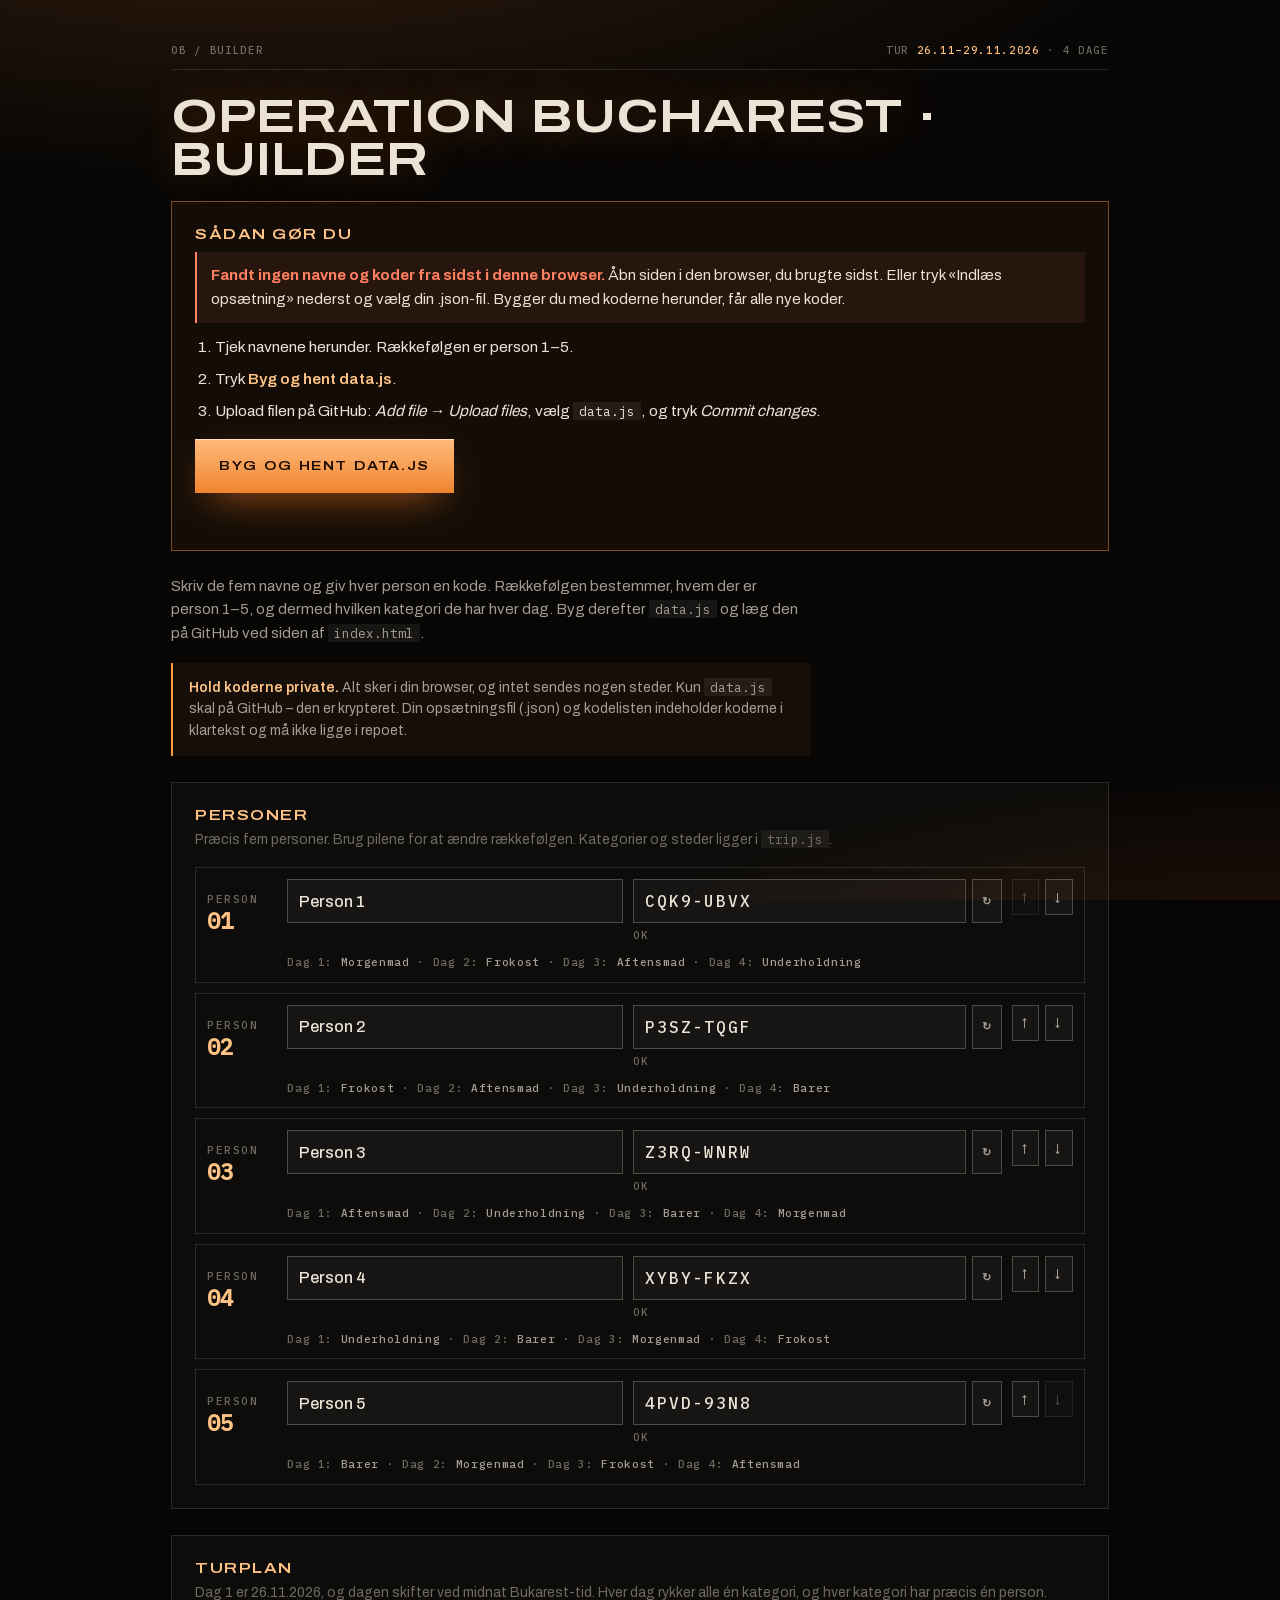
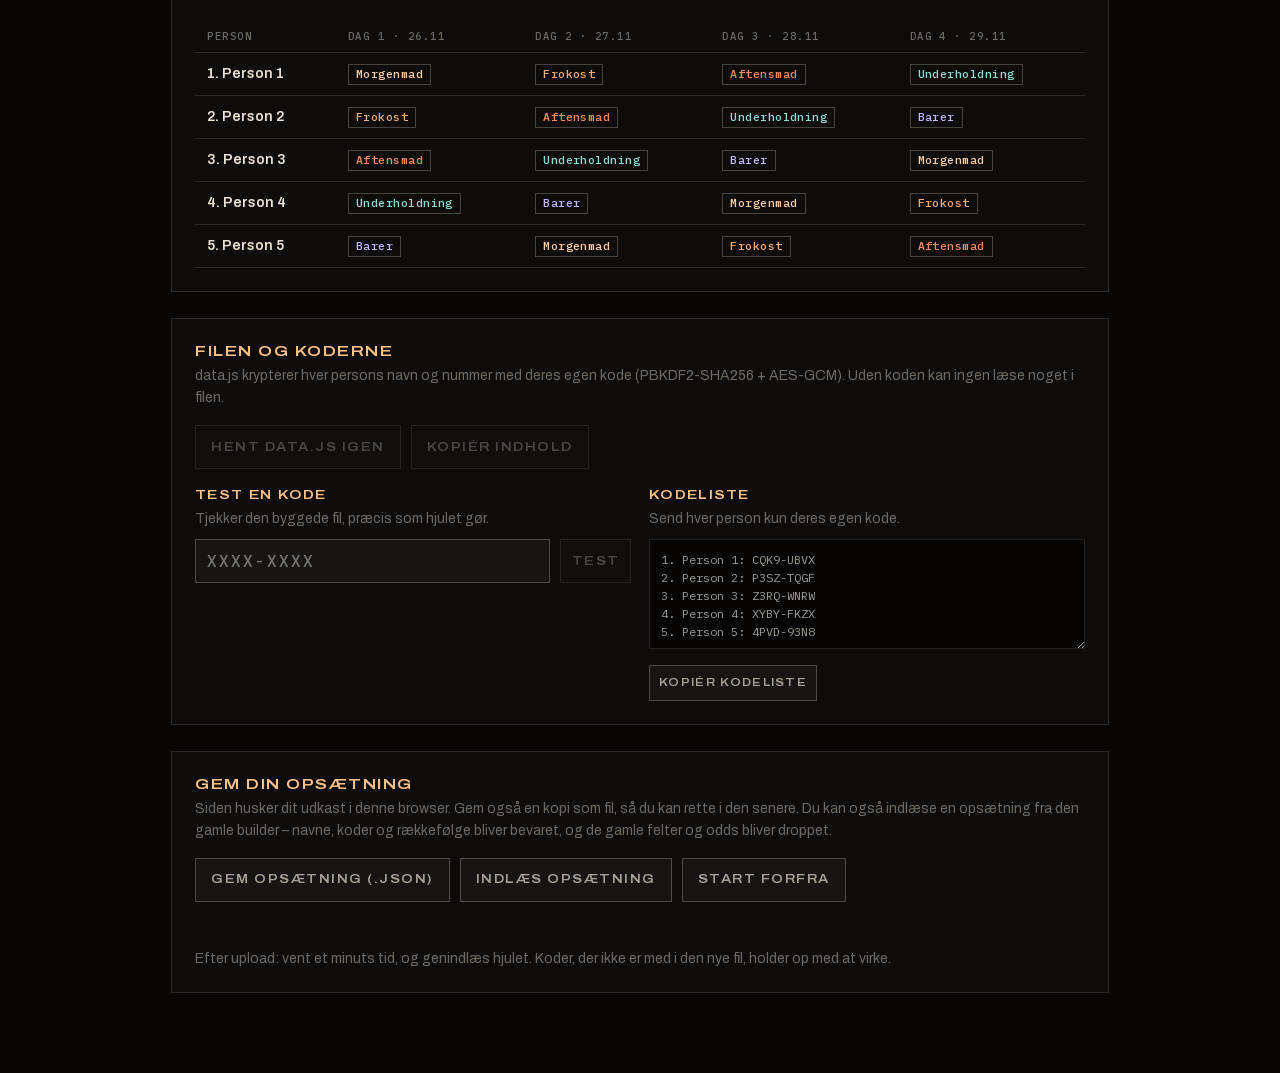
==== commit 20da3019: "Builder: one-click "Byg og hent data.js" and a clear start box - New "Sådan gør du" box at the top w" ====
--- a/builder.html
+++ b/builder.html
@@ -89,14 +89,37 @@
     ol.steps li { margin: 4px 0; }
     code { background: rgba(235,227,213,.07); padding: 1px 6px; font: 12.5px var(--f-mono); }
     .hidden { display: none; }
+    .start { background: rgba(255,140,50,.05); box-shadow: inset 0 0 0 1px rgba(255,154,61,.45); }
+    .start .steps { font-size: 15.5px; color: var(--bone); }
+    .start .steps li { margin: 8px 0; }
+    .start .steps strong { color: var(--amber-hi); font-weight: 600; }
+    .btn.big { min-height: 54px; padding: 12px 24px; font-size: 13.5px; }
+    #startStatus { margin: 8px 0 4px; padding: 12px 14px; font-size: 15px; }
+    #startStatus.ok { background: rgba(143,224,176,.07); border-left: 2px solid var(--ok); }
+    #startStatus.bad { background: rgba(255,127,97,.08); border-left: 2px solid var(--err); color: var(--bone); }
+    #startStatus.warn { background: rgba(255,154,61,.08); border-left: 2px solid var(--amber); color: var(--bone); }
+    #startStatus strong { color: var(--err); }
   </style>
 </head>
 <body>
 <div class="wrap">
   <div class="bar"><span>OB / Builder</span><span id="tripBar"></span></div>
   <h1>Operation Bucharest · Builder</h1>
-  <p class="lead">Skriv de fem navne og giv hver person en kode. Rækkefølgen bestemmer, hvem der er person 1–5, og dermed hvilken kategori de har hver dag. Byg derefter <code>data.js</code> og læg den på GitHub ved siden af <code>index.html</code>.</p>
+  <section class="card start" id="startCard" style="margin-top:18px">
+    <h2>Sådan gør du</h2>
+    <p class="status" id="startStatus" role="status"></p>
+    <ol class="steps">
+      <li>Tjek navnene herunder. Rækkefølgen er person 1–5.</li>
+      <li>Tryk <strong>Byg og hent data.js</strong>.</li>
+      <li>Upload filen på GitHub: <em>Add file → Upload files</em>, vælg <code>data.js</code>, og tryk <em>Commit changes</em>.</li>
+    </ol>
+    <div class="row" style="margin-top:16px"><button class="btn primary big" id="buildBtn">Byg og hent data.js</button></div>
+    <p class="status" id="buildStatus" role="status"></p>
+  </section>
+
+  <p class="lead" style="margin-top:24px">Skriv de fem navne og giv hver person en kode. Rækkefølgen bestemmer, hvem der er person 1–5, og dermed hvilken kategori de har hver dag. Byg derefter <code>data.js</code> og læg den på GitHub ved siden af <code>index.html</code>.</p>
   <p class="note"><strong>Hold koderne private.</strong> Alt sker i din browser, og intet sendes nogen steder. Kun <code>data.js</code> skal på GitHub – den er krypteret. Din opsætningsfil (.json) og kodelisten indeholder koderne i klartekst og må ikke ligge i repoet.</p>
+
 
   <section class="card">
     <h2>Personer</h2>
@@ -111,14 +134,12 @@
   </section>
 
   <section class="card">
-    <h2>Byg og eksportér</h2>
-    <p class="sub">Krypterer hver persons navn og nummer med deres egen kode (PBKDF2-SHA256 + AES-GCM). Uden koden kan ingen læse noget i filen.</p>
+    <h2>Filen og koderne</h2>
+    <p class="sub">data.js krypterer hver persons navn og nummer med deres egen kode (PBKDF2-SHA256 + AES-GCM). Uden koden kan ingen læse noget i filen.</p>
     <div class="row">
-      <button class="btn primary" id="buildBtn">Byg data.js</button>
-      <button class="btn" id="dlData" disabled>Hent data.js</button>
+      <button class="btn" id="dlData" disabled>Hent data.js igen</button>
       <button class="btn" id="copyData" disabled>Kopiér indhold</button>
     </div>
-    <p class="status" id="buildStatus" role="status"></p>
     <textarea class="out hidden" id="dataOut" readonly aria-label="Indhold af data.js"></textarea>
 
     <div class="grid2" style="margin-top:18px">
@@ -150,11 +171,7 @@
       <button class="btn danger" id="resetBtn">Start forfra</button>
     </div>
     <p class="status" id="setupStatus" role="status"></p>
-    <ol class="steps">
-      <li>Byg <code>data.js</code> og hent filen.</li>
-      <li>Gå til dit repo på GitHub, vælg <em>Add file → Upload files</em> og upload den nye <code>data.js</code> (den erstatter den gamle).</li>
-      <li>Vent et minuts tid, og genindlæs hjulet. Koder, der ikke er med i den nye fil, holder op med at virke.</li>
-    </ol>
+    <p class="sub" style="margin:12px 0 0">Efter upload: vent et minuts tid, og genindlæs hjulet. Koder, der ikke er med i den nye fil, holder op med at virke.</p>
   </section>
 </div>
 
@@ -191,10 +208,11 @@
     return { people, dropped: Math.max(0, list.length - P), old: !Array.isArray(s.people) };
   }
 
-  let state, built = null, loadedNote = '';
+  // source: where the names and codes came from: 'old' (old builder draft), 'saved' (this builder), 'file', 'fresh' (Start forfra), 'none'
+  let state, built = null, loadedNote = '', source = 'none';
   try {
     const m = migrate(JSON.parse(localStorage.getItem(DRAFT_KEY)));
-    if (m) { state = { people: m.people }; if (m.old) loadedNote = `Udkast fra den gamle builder indlæst: navne, koder og rækkefølge er bevaret, felter og odds er droppet${m.dropped ? `, og ${m.dropped} ekstra ${m.dropped === 1 ? 'person' : 'personer'} er fjernet (kun de første fem er med)` : ''}.`; }
+    if (m) { state = { people: m.people }; source = m.old ? 'old' : 'saved'; if (m.old) loadedNote = `Udkast fra den gamle builder indlæst: navne, koder og rækkefølge er bevaret, felter og odds er droppet${m.dropped ? `, og ${m.dropped} ekstra ${m.dropped === 1 ? 'person' : 'personer'} er fjernet (kun de første fem er med)` : ''}.`; }
   } catch (e) {}
   if (!state) state = defaults();
 
@@ -295,10 +313,21 @@
     return crypto.subtle.deriveKey({ name: 'PBKDF2', salt, iterations: iter, hash: 'SHA-256' }, base, { name: 'AES-GCM', length: 256 }, false, [usage]);
   }
 
+  const BUILD_LABEL = 'Byg og hent data.js';
+  let armT = 0;
   $('buildBtn').onclick = async () => {
+    const btn = $('buildBtn');
     if (!window.crypto || !crypto.subtle) { setStatus('buildStatus', 'Din browser tillader ikke kryptering her. Åbn siden via https eller localhost i Chrome, Edge, Firefox eller Safari.', 'bad'); return; }
     if (checkCodes()) { setStatus('buildStatus', 'Kan ikke bygge endnu: ret kodefejlene.', 'bad'); return; }
-    const btn = $('buildBtn'); btn.disabled = true; btn.textContent = 'Bygger…';
+    // No names/codes found from last time: building now would give everyone new codes, so ask twice
+    if (source === 'none' && !btn.dataset.armed) {
+      btn.dataset.armed = '1'; btn.textContent = 'Tryk igen: byg med nye koder';
+      setStatus('buildStatus', 'Pas på: koderne herunder er nye. Dine venners gamle koder holder op med at virke.', 'bad');
+      clearTimeout(armT); armT = setTimeout(() => { delete btn.dataset.armed; btn.textContent = BUILD_LABEL; }, 5000);
+      return;
+    }
+    clearTimeout(armT); delete btn.dataset.armed;
+    btn.disabled = true; btn.textContent = 'Bygger…';
     try {
       const salt = crypto.getRandomValues(new Uint8Array(16));
       const entries = [];
@@ -318,11 +347,24 @@
       built = { data, text: `/* Operation Bucharest – krypterede data (navn + personnummer pr. kode), bygget ${stamp}. Rediger ikke i hånden: brug builder.html. */\nwindow.OB_DATA = ${JSON.stringify(data)};\n` };
       $('dataOut').value = built.text; $('dataOut').classList.remove('hidden');
       $('dlData').disabled = $('copyData').disabled = $('testBtn').disabled = false;
-      setStatus('buildStatus', `Bygget: ${entries.length} koder. Hent filen og upload den til GitHub.`, 'ok');
+      download('data.js', built.text, 'text/javascript');
+      setStatus('buildStatus', `Færdig: data.js med ${entries.length} koder er hentet. Næste: upload den på GitHub (trin 3).`, 'ok');
     } catch (e) {
       setStatus('buildStatus', 'Noget gik galt under bygningen: ' + e.message, 'bad');
-    } finally { btn.disabled = false; btn.textContent = 'Byg data.js'; }
+    } finally { btn.disabled = false; btn.textContent = BUILD_LABEL; }
   };
+
+  function renderStart() {
+    const el = $('startStatus');
+    const msg = {
+      old: ['ok', 'Fandt dine navne og koder fra sidst i denne browser. Dine venner beholder deres koder.'],
+      saved: ['ok', 'Fandt dine gemte navne og koder i denne browser.'],
+      file: ['ok', 'Navne og koder er indlæst fra din fil.'],
+      fresh: ['warn', 'Alle har fået nye koder. Husk at sende hver person deres nye kode (se Kodeliste længere nede).'],
+      none: ['bad', '<strong>Fandt ingen navne og koder fra sidst i denne browser.</strong> Åbn siden i den browser, du brugte sidst. Eller tryk «Indlæs opsætning» nederst og vælg din .json-fil. Bygger du med koderne herunder, får alle nye koder.']
+    }[source];
+    el.innerHTML = msg[1]; el.className = 'status ' + msg[0];
+  }
 
   function download(fname, text, type) {
     const a = document.createElement('a');
@@ -364,7 +406,7 @@
     try {
       const m = migrate(JSON.parse(await f.text()));
       if (!m) throw new Error('forkert format');
-      state = { people: m.people };
+      state = { people: m.people }; source = 'file'; renderStart();
       render(); persist();
       setStatus('setupStatus', m.old
         ? `Indlæst fra den gamle builder: navne, koder og rækkefølge er bevaret, felter og odds er droppet${m.dropped ? ` (${m.dropped} ekstra fjernet – kun de første fem er med)` : ''}.`
@@ -379,12 +421,13 @@
       return;
     }
     delete this.dataset.armed; this.textContent = 'Start forfra';
-    state = defaults(); render(); persist();
+    state = defaults(); source = 'fresh'; renderStart(); render(); persist();
     setStatus('setupStatus', 'Nulstillet med nye koder.', 'ok');
   };
   document.querySelector('label[for="loadSetup"]').addEventListener('keydown', e => { if (e.key === 'Enter' || e.key === ' ') { e.preventDefault(); $('loadSetup').click(); } });
 
   render();
+  renderStart();
   if (loadedNote) { setStatus('setupStatus', loadedNote, 'ok'); persist(); }
 }
 </script>
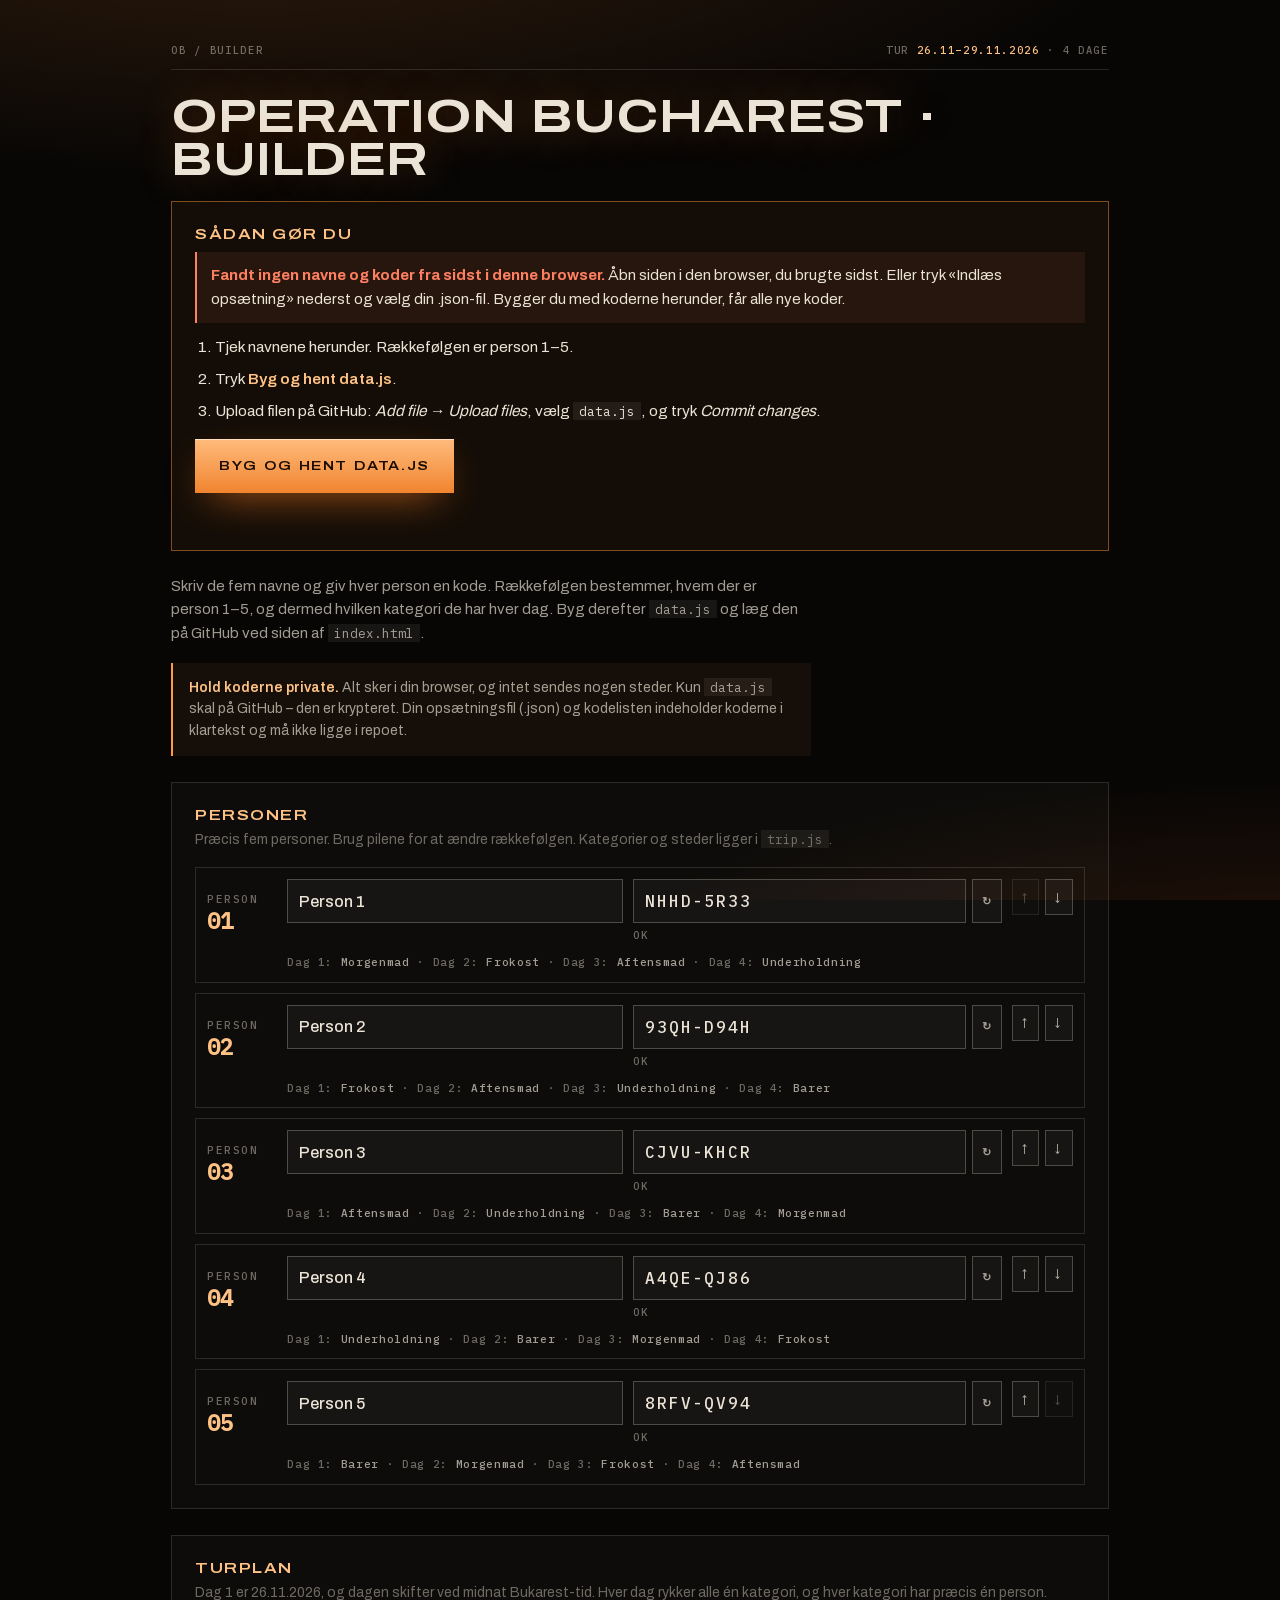
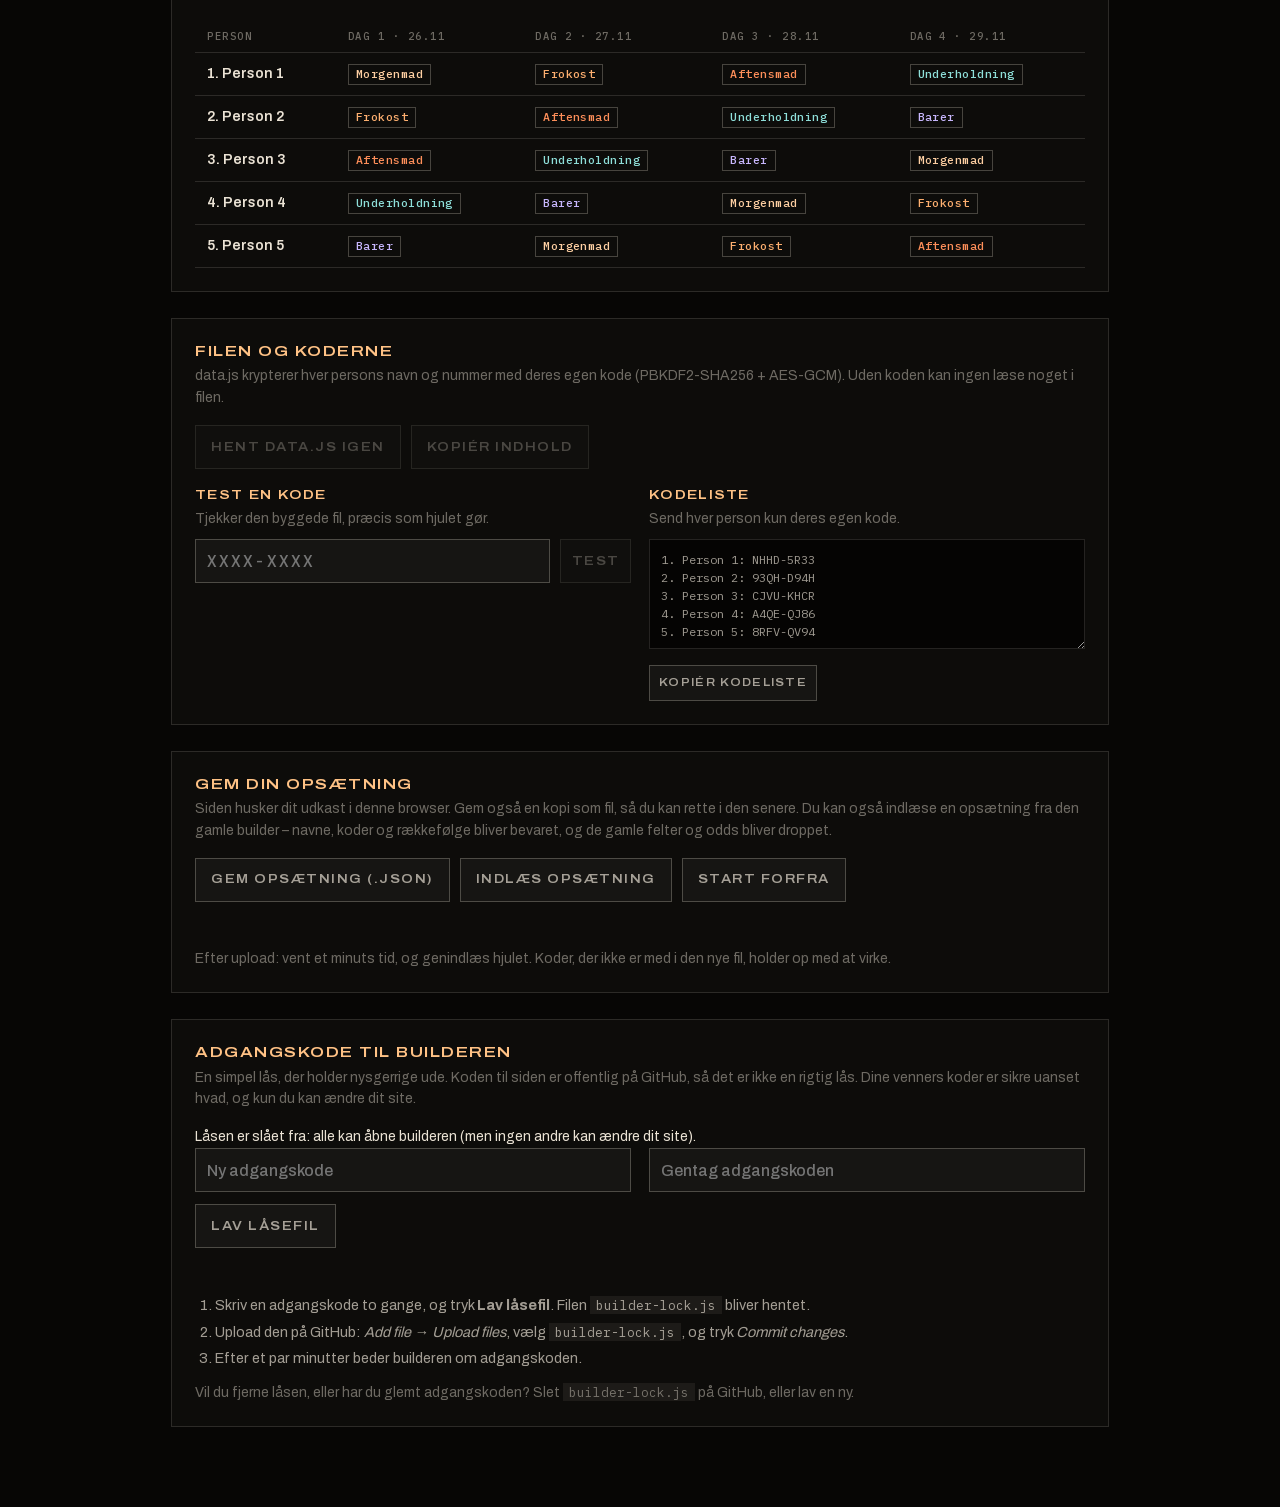
==== commit f88d3402: "Builder: optional password screen - builder-lock.js (new): holds a salted PBKDF2 hash of the builder" ====
--- a/builder.html
+++ b/builder.html
@@ -99,9 +99,41 @@
     #startStatus.bad { background: rgba(255,127,97,.08); border-left: 2px solid var(--err); color: var(--bone); }
     #startStatus.warn { background: rgba(255,154,61,.08); border-left: 2px solid var(--amber); color: var(--bone); }
     #startStatus strong { color: var(--err); }
+    /* Simple lock screen (see builder-lock.js) */
+    .gate { display: none; min-height: 100vh; min-height: 100dvh; align-items: center; justify-content: center; padding: 24px max(5vw, 16px); }
+    .gated .gate { display: flex; }
+    .gated .wrap { display: none; }
+    .gate-box { width: 100%; max-width: 380px; }
+    .gate h1 { margin: 22px 0 8px; font-size: clamp(26px, 8vw, 36px); }
+    .gate .sub { margin-bottom: 18px; }
+    .gate .inp { min-height: 56px; font-size: 18px; }
+    .gate .btn { width: 100%; margin-top: 12px; min-height: 56px; font-size: 13.5px; }
+    .gate .err { min-height: 22px; margin: 10px 0 0; color: var(--err); font-size: 14px; }
+    .gate .hint { margin-top: 26px; font-size: 13px; color: var(--bone-3); }
   </style>
+  <script src="builder-lock.js"></script>
+  <script>
+    // Simple lock: if builder-lock.js holds a password hash, hide the page until the password is typed (remembered in this tab)
+    (function () {
+      var L = window.OB_LOCK, ok = false;
+      try { ok = !!(L && L.hash) && sessionStorage.getItem('ob_builder_ok') === L.hash; } catch (e) {}
+      if (L && L.hash && !ok) document.documentElement.className += ' gated';
+    })();
+  </script>
 </head>
 <body>
+<div class="gate" id="gate">
+  <form class="gate-box" id="gateForm">
+    <div class="bar"><span>OB / Builder</span><span>Låst</span></div>
+    <h1>Kun for arrangøren</h1>
+    <p class="sub">Skriv adgangskoden til builderen.</p>
+    <input type="text" name="username" autocomplete="username" value="Operation Bucharest builder" class="hidden" aria-hidden="true" tabindex="-1">
+    <input class="inp" id="gatePw" name="password" type="password" autocomplete="current-password" placeholder="Adgangskode" aria-label="Adgangskode">
+    <button class="btn primary" id="gateBtn" type="submit">Lås op</button>
+    <p class="err" id="gateErr" role="alert"></p>
+    <p class="hint">Glemt adgangskoden? Slet <code>builder-lock.js</code> på GitHub, så er låsen væk.</p>
+  </form>
+</div>
 <div class="wrap">
   <div class="bar"><span>OB / Builder</span><span id="tripBar"></span></div>
   <h1>Operation Bucharest · Builder</h1>
@@ -173,11 +205,37 @@
     <p class="status" id="setupStatus" role="status"></p>
     <p class="sub" style="margin:12px 0 0">Efter upload: vent et minuts tid, og genindlæs hjulet. Koder, der ikke er med i den nye fil, holder op med at virke.</p>
   </section>
+
+  <section class="card">
+    <h2>Adgangskode til builderen</h2>
+    <p class="sub">En simpel lås, der holder nysgerrige ude. Koden til siden er offentlig på GitHub, så det er ikke en rigtig lås. Dine venners koder er sikre uanset hvad, og kun du kan ændre dit site.</p>
+    <p class="status" id="lockState"></p>
+    <form class="grid2" id="lockForm" onsubmit="return false">
+      <input type="text" name="username" autocomplete="username" value="Operation Bucharest builder" class="hidden" aria-hidden="true" tabindex="-1">
+      <input class="inp" id="newPw" type="password" autocomplete="new-password" placeholder="Ny adgangskode" aria-label="Ny adgangskode">
+      <input class="inp" id="newPw2" type="password" autocomplete="new-password" placeholder="Gentag adgangskoden" aria-label="Gentag adgangskoden">
+    </form>
+    <div class="row" style="margin-top:12px"><button class="btn" id="makeLock">Lav låsefil</button></div>
+    <p class="status" id="lockStatus" role="status"></p>
+    <ol class="steps">
+      <li>Skriv en adgangskode to gange, og tryk <strong>Lav låsefil</strong>. Filen <code>builder-lock.js</code> bliver hentet.</li>
+      <li>Upload den på GitHub: <em>Add file → Upload files</em>, vælg <code>builder-lock.js</code>, og tryk <em>Commit changes</em>.</li>
+      <li>Efter et par minutter beder builderen om adgangskoden.</li>
+    </ol>
+    <p class="sub" style="margin:12px 0 0">Vil du fjerne låsen, eller har du glemt adgangskoden? Slet <code>builder-lock.js</code> på GitHub, eller lav en ny.</p>
+  </section>
 </div>
 
 <script src="trip.js"></script>
 <script>
-{
+// PBKDF2-SHA256 of the builder password (used by the lock screen and by «Lav låsefil»)
+async function obPwHash(pw, salt, iter) {
+  const base = await crypto.subtle.importKey('raw', new TextEncoder().encode(String(pw).normalize('NFC')), 'PBKDF2', false, ['deriveBits']);
+  const bits = new Uint8Array(await crypto.subtle.deriveBits({ name: 'PBKDF2', salt, iterations: iter, hash: 'SHA-256' }, base, 256));
+  let s = ''; bits.forEach(x => s += String.fromCharCode(x)); return btoa(s);
+}
+
+function startBuilder() {
   const $ = id => document.getElementById(id);
   const T = window.OB_TRIP;
   const DRAFT_KEY = 'ob_builder_draft';
@@ -426,10 +484,55 @@
   };
   document.querySelector('label[for="loadSetup"]').addEventListener('keydown', e => { if (e.key === 'Enter' || e.key === ' ') { e.preventDefault(); $('loadSetup').click(); } });
 
+  // ── Password lock for this page ──
+  const LOCK = window.OB_LOCK && window.OB_LOCK.hash ? window.OB_LOCK : null;
+  $('lockState').textContent = LOCK ? 'Låsen er slået til.' : 'Låsen er slået fra: alle kan åbne builderen (men ingen andre kan ændre dit site).';
+  $('lockState').className = 'status' + (LOCK ? ' ok' : '');
+  $('makeLock').onclick = async () => {
+    const a = $('newPw').value, b = $('newPw2').value;
+    if (a.length < 6) { setStatus('lockStatus', 'Brug mindst 6 tegn.', 'bad'); return; }
+    if (a !== b) { setStatus('lockStatus', 'De to adgangskoder er ikke ens.', 'bad'); return; }
+    if (!window.crypto || !crypto.subtle) { setStatus('lockStatus', 'Din browser tillader ikke kryptering her.', 'bad'); return; }
+    const btn = $('makeLock'); btn.disabled = true; btn.textContent = 'Laver…';
+    try {
+      const salt = crypto.getRandomValues(new Uint8Array(16));
+      const hash = await obPwHash(a, salt, ITER);
+      const text = `/* Operation Bucharest – lås til builder.html, lavet ${new Date().toLocaleString('da-DK')}. Indeholder kun et hash, ikke adgangskoden. Slet filen for at fjerne låsen. */\nwindow.OB_LOCK = ${JSON.stringify({ v: 1, iter: ITER, salt: toB64(salt), hash })};\n`;
+      download('builder-lock.js', text, 'text/javascript');
+      $('newPw').value = $('newPw2').value = '';
+      setStatus('lockStatus', 'Færdig: builder-lock.js er hentet. Næste: upload den på GitHub (trin 2).', 'ok');
+    } catch (e) { setStatus('lockStatus', 'Noget gik galt: ' + e.message, 'bad'); }
+    finally { btn.disabled = false; btn.textContent = 'Lav låsefil'; }
+  };
+
   render();
   renderStart();
   if (loadedNote) { setStatus('setupStatus', loadedNote, 'ok'); persist(); }
 }
+
+// Lock screen: only start the builder once the password is right (or when there is no lock)
+(function () {
+  if (!document.documentElement.classList.contains('gated')) { startBuilder(); return; }
+  const L = window.OB_LOCK, $ = id => document.getElementById(id);
+  const salt = Uint8Array.from(atob(L.salt), c => c.charCodeAt(0));
+  setTimeout(() => { try { $('gatePw').focus(); } catch (e) {} }, 60);
+  $('gatePw').addEventListener('input', () => { $('gateErr').textContent = ''; });
+  $('gateForm').addEventListener('submit', async e => {
+    e.preventDefault();
+    const btn = $('gateBtn'), pw = $('gatePw').value;
+    if (!pw) { $('gateErr').textContent = 'Skriv adgangskoden.'; return; }
+    if (!window.crypto || !crypto.subtle) { $('gateErr').textContent = 'Siden skal åbnes via https.'; return; }
+    btn.disabled = true; btn.textContent = 'Tjekker…'; $('gateErr').textContent = '';
+    let ok = false;
+    try { ok = (await obPwHash(pw, salt, L.iter || 250000)) === L.hash; } catch (err) {}
+    btn.disabled = false; btn.textContent = 'Lås op';
+    if (!ok) { $('gateErr').textContent = 'Forkert adgangskode.'; $('gatePw').select(); return; }
+    try { sessionStorage.setItem('ob_builder_ok', L.hash); } catch (err) {}
+    $('gatePw').value = '';
+    document.documentElement.classList.remove('gated');
+    startBuilder();
+  });
+})();
 </script>
 </body>
 </html>
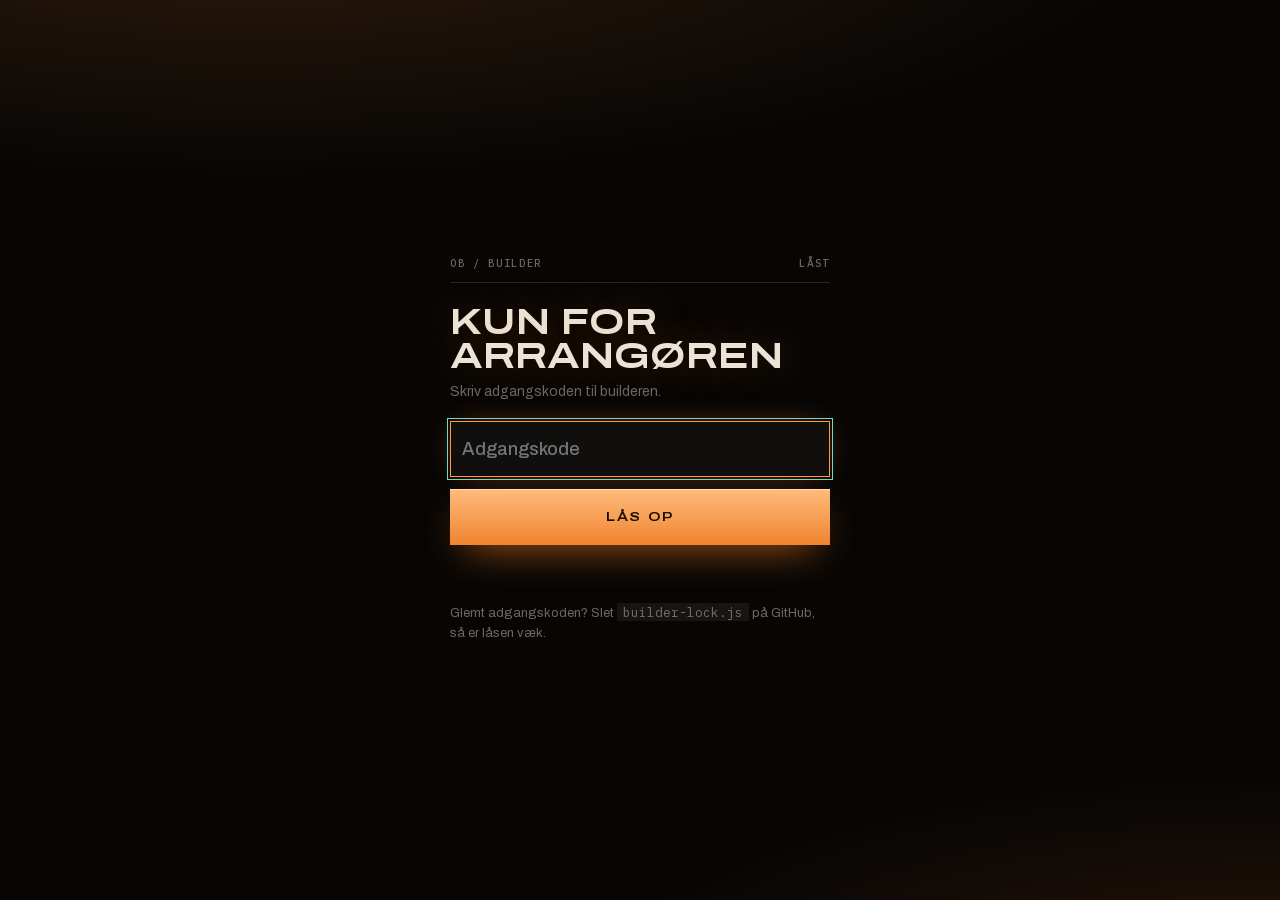
==== commit fd8f83bd: "Bar-hjulet: choose Øl, Shots, Drinks or Fuck it, then spin - menu.js (new, replaces trip.js): the th" ====
--- a/builder.html
+++ b/builder.html
@@ -8,10 +8,10 @@
   <link rel="stylesheet" href="fonts/fonts.css">
   <style>
     /* VOICE: the back office of Operation Bucharest; same haze and hairlines as the wheel, calmer
-       IDEA: a dispatch sheet: five names, five codes, one rota
-       PICTURE: the rota grid, people as rows and days as columns
+       IDEA: a dispatch sheet: five names, five codes
+       PICTURE: the five person rows with their codes
        COLOUR and TYPE: warm near-black, amber for actions, teal hairlines; Archivo + IBM Plex Mono
-       LAYOUT: one column: people, rota, build, save */
+       LAYOUT: one column: people, build, save */
     :root {
       --bg: #070605; --bone: #ebe3d5; --bone-2: rgba(235,227,213,.68); --bone-3: rgba(235,227,213,.44); --bone-4: rgba(235,227,213,.22);
       --line: rgba(235,227,213,.14); --line-2: rgba(235,227,213,.26);
@@ -64,21 +64,12 @@
     .codewarn { font: 500 11px/1.3 var(--f-mono); letter-spacing: .06em; min-height: 16px; margin-top: 5px; color: var(--err); }
     .codewarn.ok { color: var(--bone-3); }
     .moves { display: flex; gap: 6px; }
-    .rota-line { grid-column: 2 / -1; font: 500 11px/1.5 var(--f-mono); letter-spacing: .06em; color: var(--bone-3); }
-    .rota-line b { color: var(--bone-2); font-weight: 500; }
     @media (max-width: 680px) {
       .person { grid-template-columns: 52px minmax(0, 1fr); }
-      .person > .codecol, .person > .moves, .rota-line { grid-column: 2; }
+      .person > .codecol, .person > .moves { grid-column: 2; }
       .pno { grid-row: span 3; }
     }
 
-    .scroll { overflow-x: auto; }
-    table.rota { border-collapse: collapse; min-width: 560px; width: 100%; font-size: 14px; }
-    .rota th, .rota td { padding: 10px 12px; text-align: left; border-bottom: 1px solid var(--line); }
-    .rota thead th { font: 500 10.5px/1.2 var(--f-mono); letter-spacing: .14em; text-transform: uppercase; color: var(--bone-3); }
-    .rota tbody th { font-weight: 600; white-space: nowrap; }
-    .rota td span { display: inline-block; padding: 3px 8px; font: 500 11.5px/1.3 var(--f-mono); letter-spacing: .04em; box-shadow: inset 0 0 0 1px var(--line-2); }
-    .c0 { color: #ffd0a3; } .c1 { color: #ffb070; } .c2 { color: #ff8f5a; } .c3 { color: #8fe0da; } .c4 { color: #c9b8ff; }
 
     .out { width: 100%; min-height: 110px; resize: vertical; background: #050403; color: var(--bone-2); border: 0; box-shadow: inset 0 0 0 1px var(--line); padding: 12px; font: 12px/1.5 var(--f-mono); overflow-wrap: anywhere; }
     .status { margin-top: 12px; font-size: 14px; min-height: 22px; }
@@ -149,20 +140,14 @@
     <p class="status" id="buildStatus" role="status"></p>
   </section>
 
-  <p class="lead" style="margin-top:24px">Skriv de fem navne og giv hver person en kode. Rækkefølgen bestemmer, hvem der er person 1–5, og dermed hvilken kategori de har hver dag. Byg derefter <code>data.js</code> og læg den på GitHub ved siden af <code>index.html</code>.</p>
+  <p class="lead" style="margin-top:24px">Skriv de fem navne og giv hver person en kode. Rækkefølgen er kun et nummer (1–5). Byg derefter <code>data.js</code> og læg den på GitHub ved siden af <code>index.html</code>.</p>
   <p class="note"><strong>Hold koderne private.</strong> Alt sker i din browser, og intet sendes nogen steder. Kun <code>data.js</code> skal på GitHub – den er krypteret. Din opsætningsfil (.json) og kodelisten indeholder koderne i klartekst og må ikke ligge i repoet.</p>
 
 
   <section class="card">
     <h2>Personer</h2>
-    <p class="sub">Præcis fem personer. Brug pilene for at ændre rækkefølgen. Kategorier og steder ligger i <code>trip.js</code>.</p>
+    <p class="sub">Præcis fem personer. Brug pilene for at ændre rækkefølgen. Listerne til hjulet ligger i <code>menu.js</code>.</p>
     <div class="people" id="people"></div>
-  </section>
-
-  <section class="card">
-    <h2>Turplan</h2>
-    <p class="sub" id="rotaSub"></p>
-    <div class="scroll"><table class="rota" id="rota"></table></div>
   </section>
 
   <section class="card">
@@ -226,7 +211,7 @@
   </section>
 </div>
 
-<script src="trip.js"></script>
+<script src="menu.js"></script>
 <script>
 // PBKDF2-SHA256 of the builder password (used by the lock screen and by «Lav låsefil»)
 async function obPwHash(pw, salt, iter) {
@@ -237,9 +222,9 @@
 
 function startBuilder() {
   const $ = id => document.getElementById(id);
-  const T = window.OB_TRIP;
+  const M = window.OB_MENU || {};
   const DRAFT_KEY = 'ob_builder_draft';
-  const ITER = 250000, P = T.PEOPLE;
+  const ITER = 250000, P = M.people || 5;
   const ALPH = 'ABCDEFGHJKMNPQRSTUVWXYZ23456789';
   const normCode = s => (s || '').normalize('NFC').toUpperCase().replace(/[^\p{L}\p{N}]/gu, '');
   const esc = s => String(s).replace(/[&<>"']/g, m => ({ '&': '&amp;', '<': '&lt;', '>': '&gt;', '"': '&quot;', "'": '&#39;' }[m]));
@@ -304,24 +289,12 @@
           <button class="btn small" data-up="${i}" ${i === 0 ? 'disabled' : ''} aria-label="Flyt person ${i + 1} op">↑</button>
           <button class="btn small" data-down="${i}" ${i === P - 1 ? 'disabled' : ''} aria-label="Flyt person ${i + 1} ned">↓</button>
         </div>
-        <div class="rota-line" id="rl-${i}"></div>
       </div>`).join('');
     refresh();
   }
 
   function refresh() {
-    const days = Array.from({ length: T.DAYS }, (_, d) => d + 1);
-    state.people.forEach((p, i) => {
-      $(`rl-${i}`).innerHTML = days.map(d => `Dag ${d}: <b>${esc(T.category(i + 1, d).name)}</b>`).join(' · ');
-    });
-    const d = T.dateOfDay(1), e = T.dateOfDay(T.DAYS);
-    $('tripBar').innerHTML = `Tur <b>${pad(d.d)}.${pad(d.m)}–${pad(e.d)}.${pad(e.m)}.${e.y}</b> · ${T.DAYS} dage`;
-    $('rotaSub').textContent = `Dag 1 er ${pad(d.d)}.${pad(d.m)}.${d.y}, og dagen skifter ved midnat Bukarest-tid. Hver dag rykker alle én kategori, og hver kategori har præcis én person.`;
-    let h = '<thead><tr><th>Person</th>' + days.map(x => { const dt = T.dateOfDay(x); return `<th>Dag ${x} · ${pad(dt.d)}.${pad(dt.m)}</th>`; }).join('') + '</tr></thead><tbody>';
-    state.people.forEach((p, i) => {
-      h += `<tr><th>${i + 1}. ${esc(name(p, i))}</th>` + days.map(x => `<td><span class="c${T.categoryIndex(i + 1, x)}">${esc(T.category(i + 1, x).name)}</span></td>`).join('') + '</tr>';
-    });
-    $('rota').innerHTML = h + '</tbody>';
+    $('tripBar').textContent = M.tripLabel || '';
     checkCodes();
     $('codeList').value = state.people.map((p, i) => `${i + 1}. ${name(p, i)}: ${p.c}`).join('\n');
   }
@@ -446,7 +419,7 @@
     for (const e of built.data.entries) {
       try {
         const p = JSON.parse(new TextDecoder().decode(await crypto.subtle.decrypt({ name: 'AES-GCM', iv: fromB64(e.iv) }, key, fromB64(e.ct))));
-        setStatus('testStatus', `Virker: åbner ${p.n} (person ${p.p}). Dag 1: ${T.category(p.p, 1).name}.`, 'ok');
+        setStatus('testStatus', `Virker: åbner ${p.n} (person ${p.p}).`, 'ok');
         return;
       } catch (err) {}
     }
